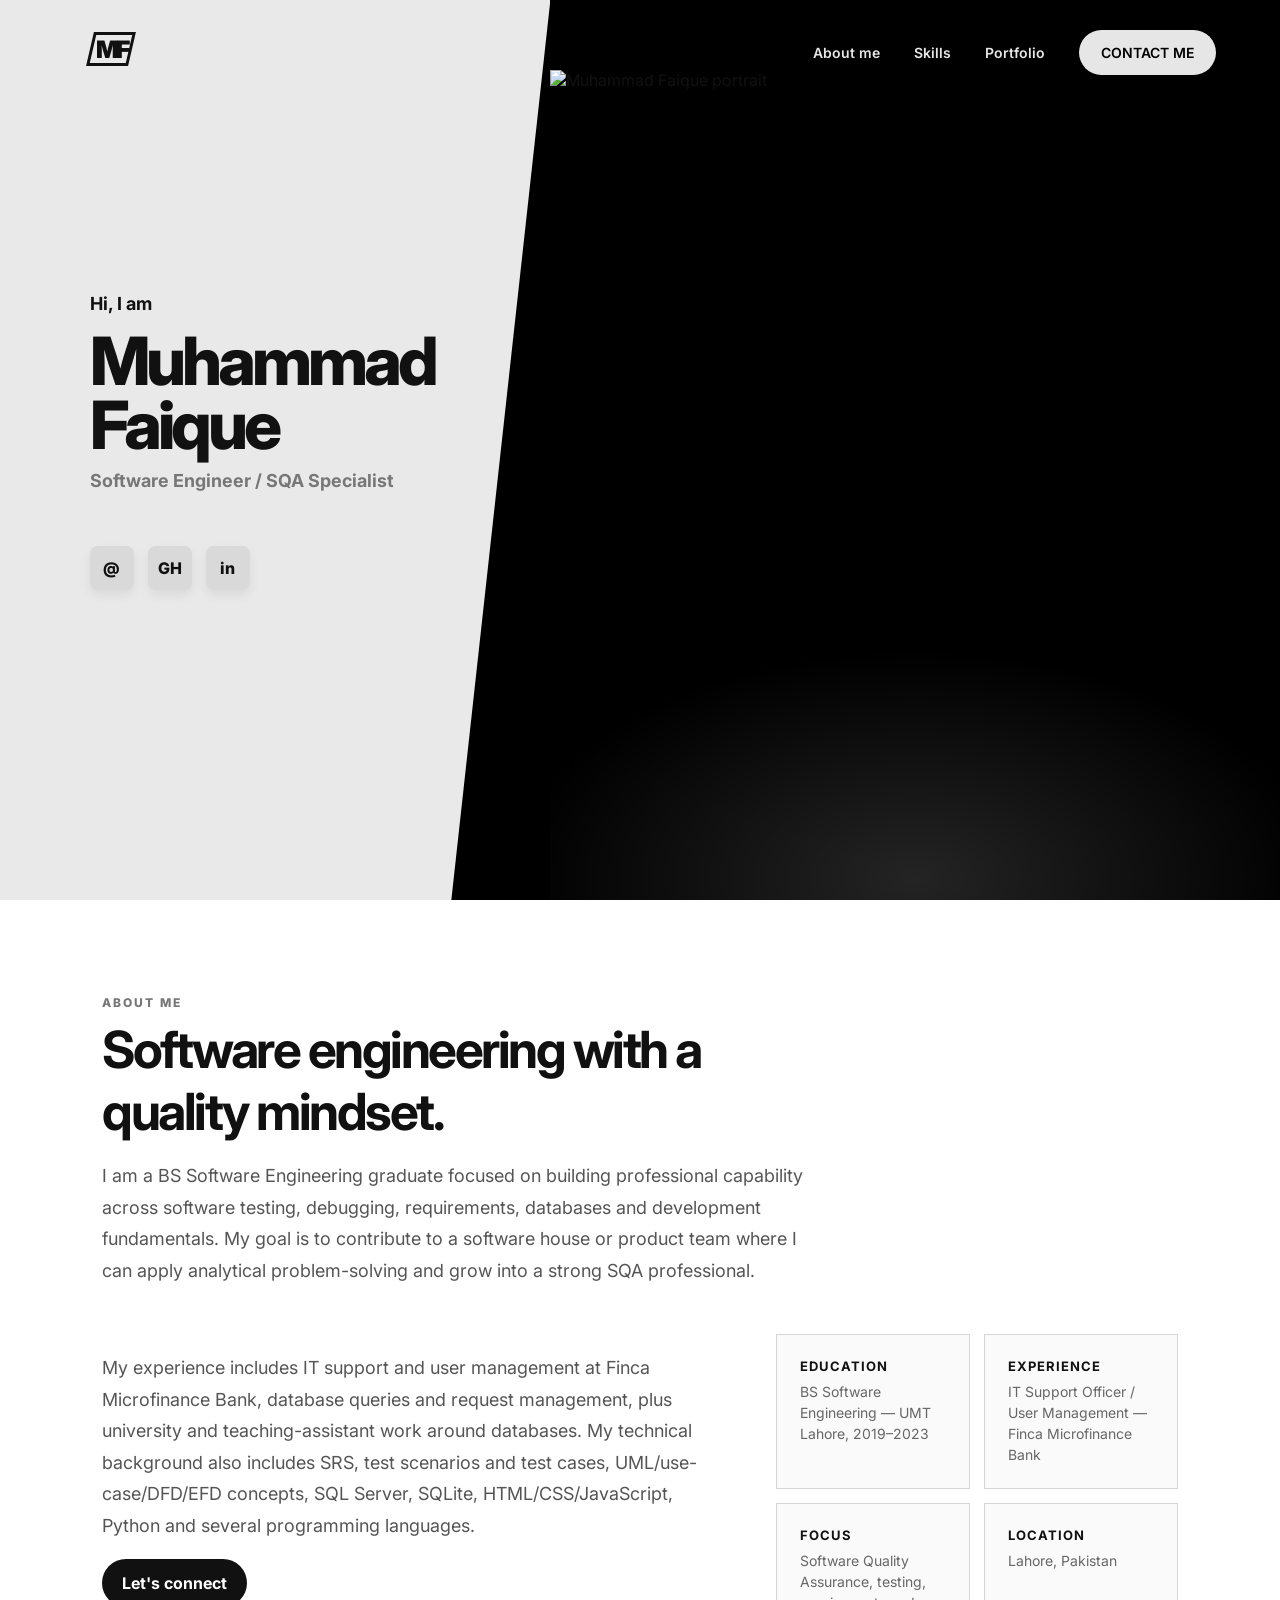
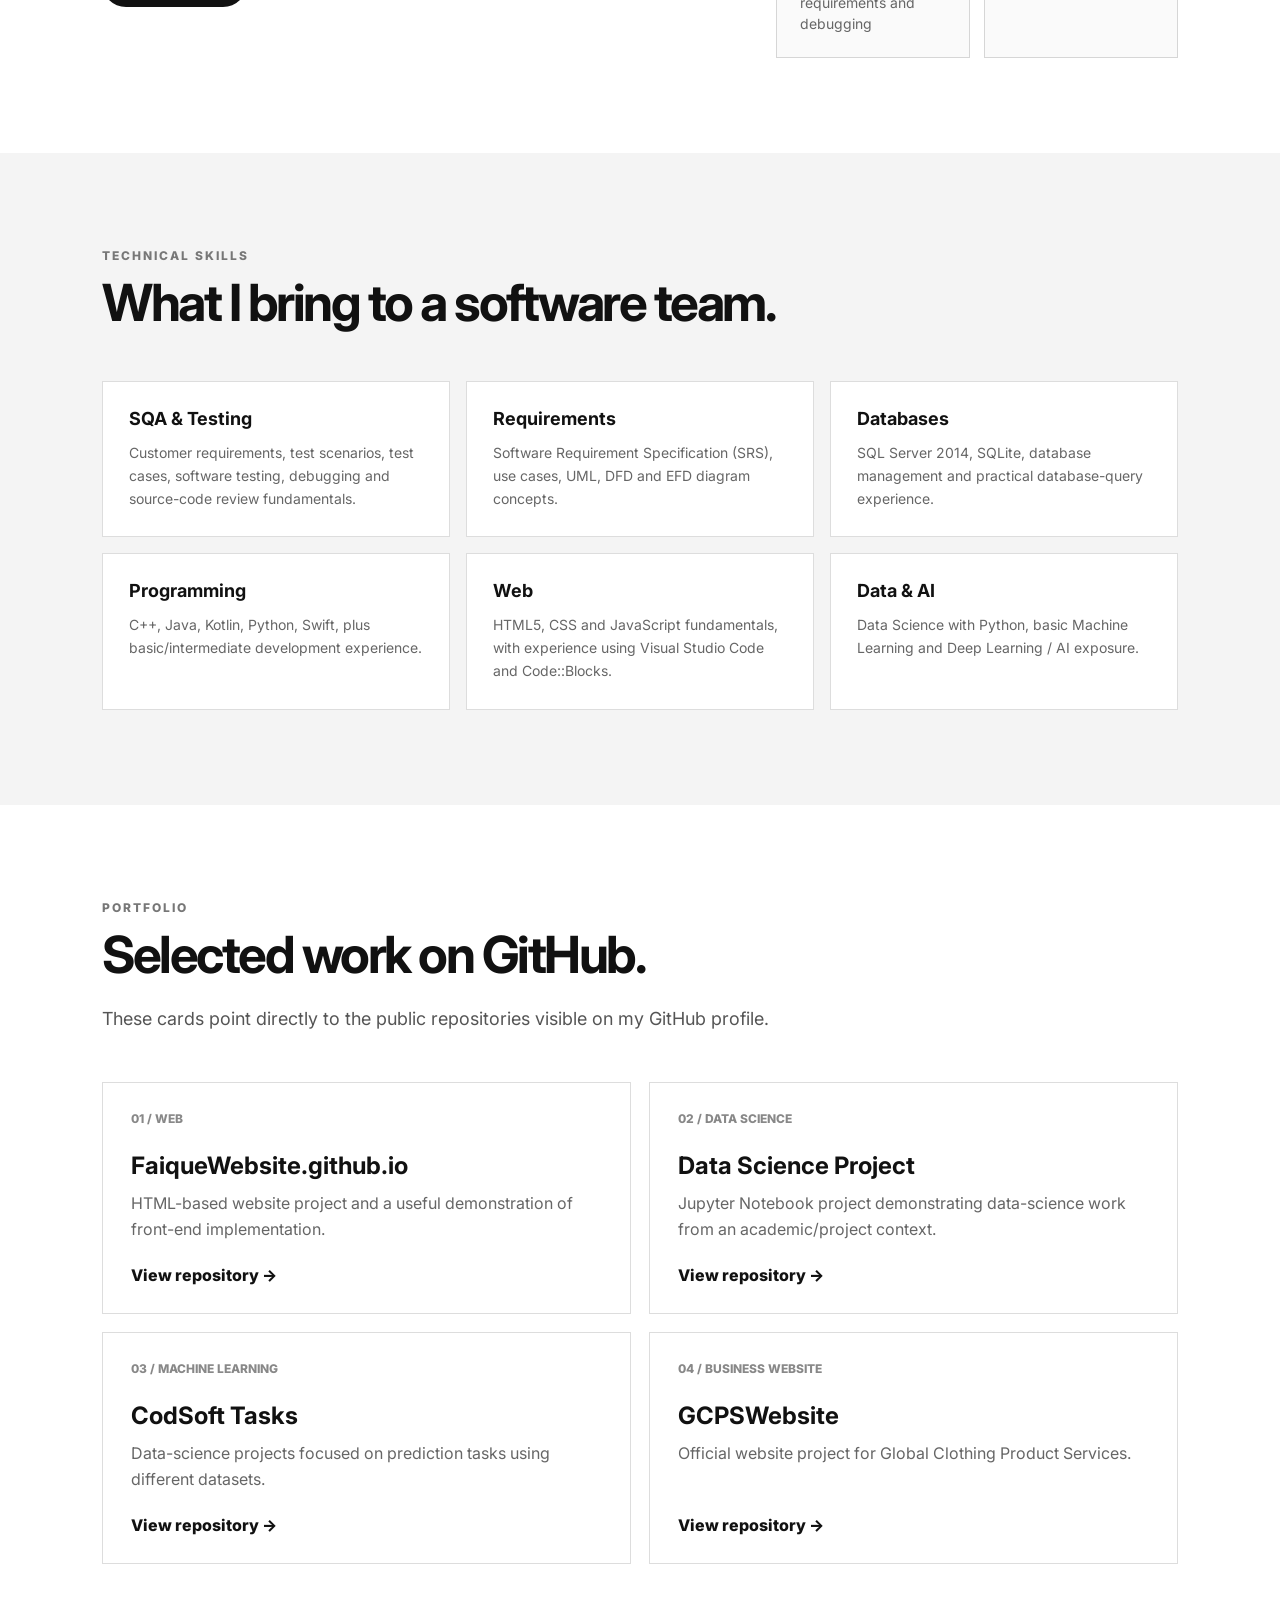
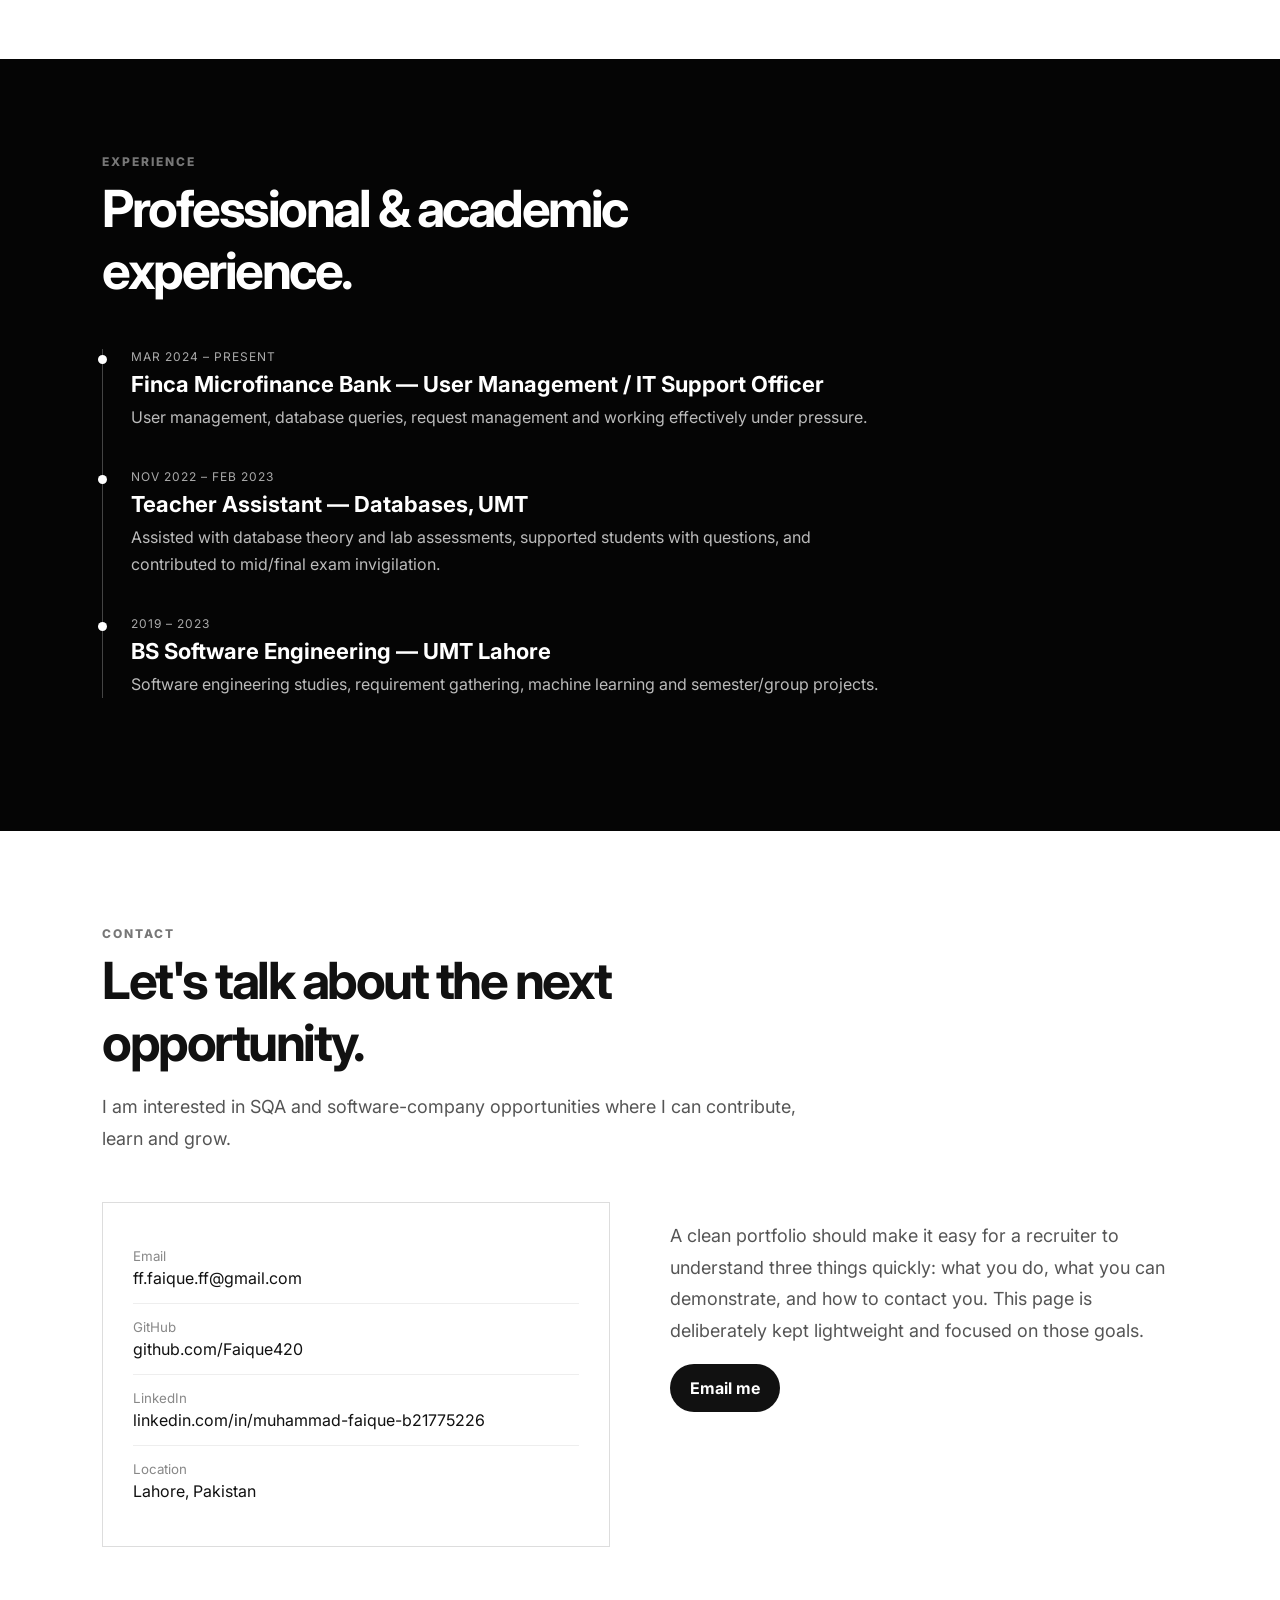
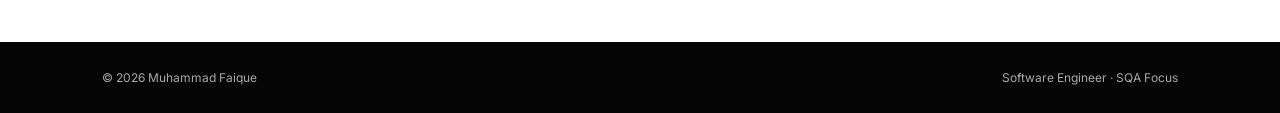
==== index.html @ 840e2be6 "Add files via upload" ====
<!doctype html>
<html lang="en">
<head>
  <meta charset="utf-8">
  <meta name="viewport" content="width=device-width, initial-scale=1">
  <meta name="description" content="Muhammad Faique — Software Engineer and SQA-focused professional portfolio.">
  <title>Muhammad Faique | Software Engineer & SQA</title>
  <link rel="preconnect" href="https://fonts.googleapis.com">
  <link rel="preconnect" href="https://fonts.gstatic.com" crossorigin>
  <link href="https://fonts.googleapis.com/css2?family=Inter:wght@400;500;600;700;800&display=swap" rel="stylesheet">
  <style>
    :root{--black:#050505;--ink:#111;--muted:#737373;--paper:#e9e9e9;--white:#fff;--line:#d6d6d6}
    *{box-sizing:border-box}
    html{scroll-behavior:smooth}
    body{margin:0;font-family:Inter,Arial,sans-serif;color:var(--ink);background:#fff}
    a{color:inherit;text-decoration:none}
    .hero{min-height:100vh;display:grid;grid-template-columns:43% 57%;position:relative;overflow:hidden;background:#000}
    .hero-left{background:var(--paper);padding:38px 9vw 55px 7vw;display:flex;flex-direction:column;justify-content:center;position:relative;z-index:2;clip-path:polygon(0 0,100% 0,82% 100%,0 100%)}
    .brand{position:absolute;top:32px;left:7vw;font-weight:900;font-size:24px;letter-spacing:-3px;border:3px solid #111;width:42px;height:34px;display:grid;place-items:center;transform:skew(-13deg)}
    .brand span{transform:skew(13deg)}
    .eyebrow{font-size:18px;font-weight:700;margin-bottom:16px}
    h1{font-size:clamp(42px,5.2vw,78px);line-height:.95;letter-spacing:-4px;margin:0 0 13px;font-weight:800}
    .role{font-size:clamp(16px,1.4vw,22px);font-weight:700;color:#777;max-width:470px}
    .hero-actions{display:flex;gap:14px;margin-top:55px}
    .icon{width:44px;height:44px;border-radius:8px;background:#d9d9d9;display:grid;place-items:center;font-weight:800;box-shadow:0 5px 12px #0001;transition:.2s}
    .icon:hover{transform:translateY(-3px);background:#fff}
    .hero-right{position:relative;background:#000;min-height:100vh;overflow:hidden}
    .hero-nav{position:absolute;z-index:4;right:5vw;top:30px;display:flex;align-items:center;gap:34px;color:#fff;font-size:14px;font-weight:600}
    .hero-nav a{opacity:.9}.hero-nav a:hover{opacity:1}
    .contact-pill{background:#fff;color:#000;border-radius:999px;padding:14px 22px}
    .portrait{position:absolute;inset:70px 0 0 0;width:100%;height:calc(100% - 70px);object-fit:cover;object-position:48% top;filter:saturate(.96)}
    .hero-glow{position:absolute;inset:auto -10% -25% -10%;height:55%;background:radial-gradient(ellipse,rgba(255,255,255,.14),transparent 65%);pointer-events:none}
    section{padding:95px 8vw}
    .section-head{max-width:720px;margin-bottom:48px}
    .kicker{text-transform:uppercase;letter-spacing:2px;font-size:12px;font-weight:800;color:#777}
    h2{font-size:clamp(34px,4vw,58px);letter-spacing:-2.5px;margin:8px 0 14px}
    .lead{font-size:18px;line-height:1.75;color:#555}
    .about{display:grid;grid-template-columns:1.2fr .8fr;gap:70px}
    .facts{display:grid;grid-template-columns:1fr 1fr;gap:14px}
    .fact{border:1px solid var(--line);padding:23px;background:#fafafa}
    .fact strong{display:block;font-size:13px;text-transform:uppercase;letter-spacing:1px;margin-bottom:7px}
    .fact span{color:#666;font-size:14px;line-height:1.5}
    .skills{background:#f4f4f4}
    .skill-grid{display:grid;grid-template-columns:repeat(3,1fr);gap:16px}
    .skill-card{background:#fff;padding:26px;border:1px solid #ddd;min-height:155px;transition:.2s}
    .skill-card:hover{transform:translateY(-4px);box-shadow:0 15px 35px #0000000d}
    .skill-card h3{margin:0 0 12px;font-size:18px}
    .skill-card p{margin:0;color:#666;line-height:1.65;font-size:14px}
    .portfolio{background:#fff}
    .projects{display:grid;grid-template-columns:repeat(2,1fr);gap:18px}
    .project{border:1px solid #ddd;padding:28px;display:flex;flex-direction:column;min-height:220px;transition:.2s}
    .project:hover{transform:translateY(-4px);box-shadow:0 18px 40px #0000000c}
    .project .num{font-size:12px;color:#888;font-weight:800}
    .project h3{font-size:24px;margin:25px 0 10px}
    .project p{color:#666;line-height:1.65;margin:0 0 22px}
    .project a{font-weight:800;margin-top:auto}
    .experience{background:#050505;color:#fff}
    .timeline{border-left:1px solid #444;padding-left:28px}
    .item{position:relative;margin-bottom:38px}
    .item:before{content:"";position:absolute;width:9px;height:9px;border-radius:50%;background:#fff;left:-33px;top:6px}
    .item .date{font-size:12px;color:#aaa;letter-spacing:1px;text-transform:uppercase}
    .item h3{margin:7px 0;font-size:22px}
    .item p{margin:0;color:#bbb;line-height:1.7;max-width:750px}
    .contact{display:grid;grid-template-columns:1fr 1fr;gap:60px;align-items:start}
    .contact-box{border:1px solid #ddd;padding:30px}
    .contact-row{padding:15px 0;border-bottom:1px solid #eee}
    .contact-row:last-child{border-bottom:0}
    .contact-row small{display:block;color:#888;margin-bottom:4px}
    footer{padding:28px 8vw;background:#050505;color:#aaa;display:flex;justify-content:space-between;font-size:12px}
    .btn{display:inline-flex;align-items:center;justify-content:center;background:#111;color:#fff;padding:14px 20px;border-radius:999px;font-weight:700}
    .btn:hover{background:#333}
    @media(max-width:850px){
      .hero{grid-template-columns:1fr;min-height:auto}
      .hero-left{min-height:65vh;clip-path:none;padding:130px 9vw 70px}
      .brand{left:9vw}
      .hero-right{min-height:65vh}
      .hero-nav{right:6vw;gap:15px;font-size:12px}
      .hero-nav a:not(.contact-pill){display:none}
      .portrait{inset:55px 0 0;height:calc(100% - 55px);object-position:50% top}
      .about,.contact{grid-template-columns:1fr}
      .skill-grid{grid-template-columns:1fr 1fr}
      .projects{grid-template-columns:1fr}
    }
    @media(max-width:520px){
      section{padding:70px 7vw}
      .skill-grid,.facts{grid-template-columns:1fr}
      h1{letter-spacing:-2.5px}
      .hero-actions{margin-top:38px}
      footer{flex-direction:column;gap:8px}
    }
  </style>
</head>
<body>
  <header class="hero" id="home">
    <div class="hero-left">
      <div class="brand"><span>MF</span></div>
      <div class="eyebrow">Hi, I am</div>
      <h1>Muhammad<br>Faique</h1>
      <div class="role">Software Engineer / SQA Specialist</div>
      <div class="hero-actions" aria-label="Social links">
        <a class="icon" href="mailto:ff.faique.ff@gmail.com" aria-label="Email">@</a>
        <a class="icon" href="https://github.com/Faique420" target="_blank" rel="noreferrer" aria-label="GitHub">GH</a>
        <a class="icon" href="https://linkedin.com/in/muhammad-faique-b21775226" target="_blank" rel="noreferrer" aria-label="LinkedIn">in</a>
      </div>
    </div>
    <div class="hero-right">
      <nav class="hero-nav" aria-label="Main navigation">
        <a href="#about">About me</a>
        <a href="#skills">Skills</a>
        <a href="#portfolio">Portfolio</a>
        <a class="contact-pill" href="#contact">CONTACT ME</a>
      </nav>
      <img class="portrait" src="assets/faique-hero.png" alt="Muhammad Faique portrait">
      <div class="hero-glow"></div>
    </div>
  </header>

  <main>
    <section id="about">
      <div class="section-head">
        <div class="kicker">About me</div>
        <h2>Software engineering with a quality mindset.</h2>
        <p class="lead">I am a BS Software Engineering graduate focused on building professional capability across software testing, debugging, requirements, databases and development fundamentals. My goal is to contribute to a software house or product team where I can apply analytical problem-solving and grow into a strong SQA professional.</p>
      </div>
      <div class="about">
        <div>
          <p class="lead">My experience includes IT support and user management at Finca Microfinance Bank, database queries and request management, plus university and teaching-assistant work around databases. My technical background also includes SRS, test scenarios and test cases, UML/use-case/DFD/EFD concepts, SQL Server, SQLite, HTML/CSS/JavaScript, Python and several programming languages.</p>
          <a class="btn" href="#contact">Let's connect</a>
        </div>
        <div class="facts">
          <div class="fact"><strong>Education</strong><span>BS Software Engineering — UMT Lahore, 2019–2023</span></div>
          <div class="fact"><strong>Experience</strong><span>IT Support Officer / User Management — Finca Microfinance Bank</span></div>
          <div class="fact"><strong>Focus</strong><span>Software Quality Assurance, testing, requirements and debugging</span></div>
          <div class="fact"><strong>Location</strong><span>Lahore, Pakistan</span></div>
        </div>
      </div>
    </section>

    <section class="skills" id="skills">
      <div class="section-head">
        <div class="kicker">Technical skills</div>
        <h2>What I bring to a software team.</h2>
      </div>
      <div class="skill-grid">
        <article class="skill-card"><h3>SQA & Testing</h3><p>Customer requirements, test scenarios, test cases, software testing, debugging and source-code review fundamentals.</p></article>
        <article class="skill-card"><h3>Requirements</h3><p>Software Requirement Specification (SRS), use cases, UML, DFD and EFD diagram concepts.</p></article>
        <article class="skill-card"><h3>Databases</h3><p>SQL Server 2014, SQLite, database management and practical database-query experience.</p></article>
        <article class="skill-card"><h3>Programming</h3><p>C++, Java, Kotlin, Python, Swift, plus basic/intermediate development experience.</p></article>
        <article class="skill-card"><h3>Web</h3><p>HTML5, CSS and JavaScript fundamentals, with experience using Visual Studio Code and Code::Blocks.</p></article>
        <article class="skill-card"><h3>Data & AI</h3><p>Data Science with Python, basic Machine Learning and Deep Learning / AI exposure.</p></article>
      </div>
    </section>

    <section class="portfolio" id="portfolio">
      <div class="section-head">
        <div class="kicker">Portfolio</div>
        <h2>Selected work on GitHub.</h2>
        <p class="lead">These cards point directly to the public repositories visible on my GitHub profile.</p>
      </div>
      <div class="projects">
        <article class="project"><div class="num">01 / WEB</div><h3>FaiqueWebsite.github.io</h3><p>HTML-based website project and a useful demonstration of front-end implementation.</p><a href="https://github.com/Faique420/FaiqueWebsite.github.io" target="_blank" rel="noreferrer">View repository →</a></article>
        <article class="project"><div class="num">02 / DATA SCIENCE</div><h3>Data Science Project</h3><p>Jupyter Notebook project demonstrating data-science work from an academic/project context.</p><a href="https://github.com/Faique420/DataScience-Project-Faique-F2019065048-W1" target="_blank" rel="noreferrer">View repository →</a></article>
        <article class="project"><div class="num">03 / MACHINE LEARNING</div><h3>CodSoft Tasks</h3><p>Data-science projects focused on prediction tasks using different datasets.</p><a href="https://github.com/Faique420/CodSoft-Tasks" target="_blank" rel="noreferrer">View repository →</a></article>
        <article class="project"><div class="num">04 / BUSINESS WEBSITE</div><h3>GCPSWebsite</h3><p>Official website project for Global Clothing Product Services.</p><a href="https://github.com/Faique420/GCPSWebsite" target="_blank" rel="noreferrer">View repository →</a></article>
      </div>
    </section>

    <section class="experience" id="experience">
      <div class="section-head">
        <div class="kicker">Experience</div>
        <h2>Professional & academic experience.</h2>
      </div>
      <div class="timeline">
        <div class="item"><div class="date">Mar 2024 – Present</div><h3>Finca Microfinance Bank — User Management / IT Support Officer</h3><p>User management, database queries, request management and working effectively under pressure.</p></div>
        <div class="item"><div class="date">Nov 2022 – Feb 2023</div><h3>Teacher Assistant — Databases, UMT</h3><p>Assisted with database theory and lab assessments, supported students with questions, and contributed to mid/final exam invigilation.</p></div>
        <div class="item"><div class="date">2019 – 2023</div><h3>BS Software Engineering — UMT Lahore</h3><p>Software engineering studies, requirement gathering, machine learning and semester/group projects.</p></div>
      </div>
    </section>

    <section id="contact">
      <div class="section-head">
        <div class="kicker">Contact</div>
        <h2>Let's talk about the next opportunity.</h2>
        <p class="lead">I am interested in SQA and software-company opportunities where I can contribute, learn and grow.</p>
      </div>
      <div class="contact">
        <div class="contact-box">
          <div class="contact-row"><small>Email</small><a href="mailto:ff.faique.ff@gmail.com">ff.faique.ff@gmail.com</a></div>
          <div class="contact-row"><small>GitHub</small><a href="https://github.com/Faique420" target="_blank" rel="noreferrer">github.com/Faique420</a></div>
          <div class="contact-row"><small>LinkedIn</small><a href="https://linkedin.com/in/muhammad-faique-b21775226" target="_blank" rel="noreferrer">linkedin.com/in/muhammad-faique-b21775226</a></div>
          <div class="contact-row"><small>Location</small><span>Lahore, Pakistan</span></div>
        </div>
        <div>
          <p class="lead">A clean portfolio should make it easy for a recruiter to understand three things quickly: what you do, what you can demonstrate, and how to contact you. This page is deliberately kept lightweight and focused on those goals.</p>
          <a class="btn" href="mailto:ff.faique.ff@gmail.com?subject=Portfolio%20Opportunity">Email me</a>
        </div>
      </div>
    </section>
  </main>

  <footer>
    <span>© 2026 Muhammad Faique</span>
    <span>Software Engineer · SQA Focus</span>
  </footer>
</body>
</html>
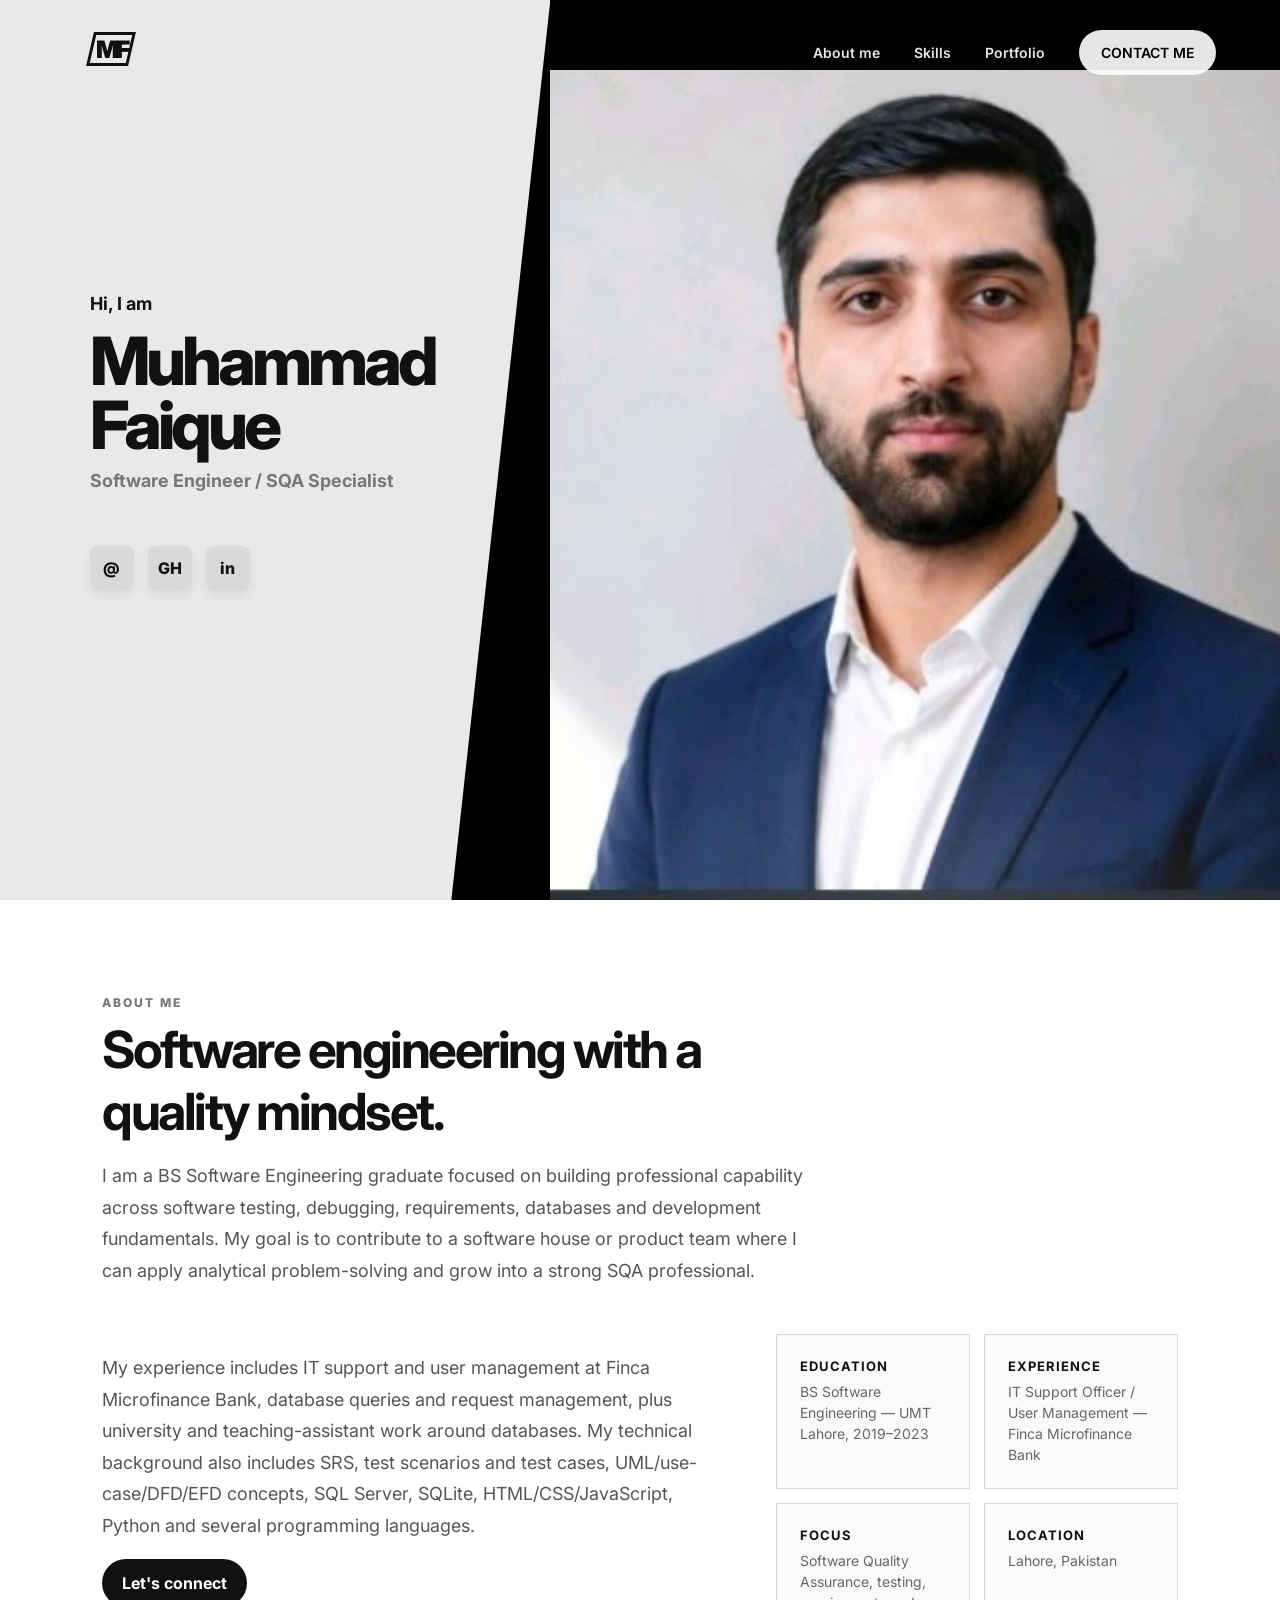
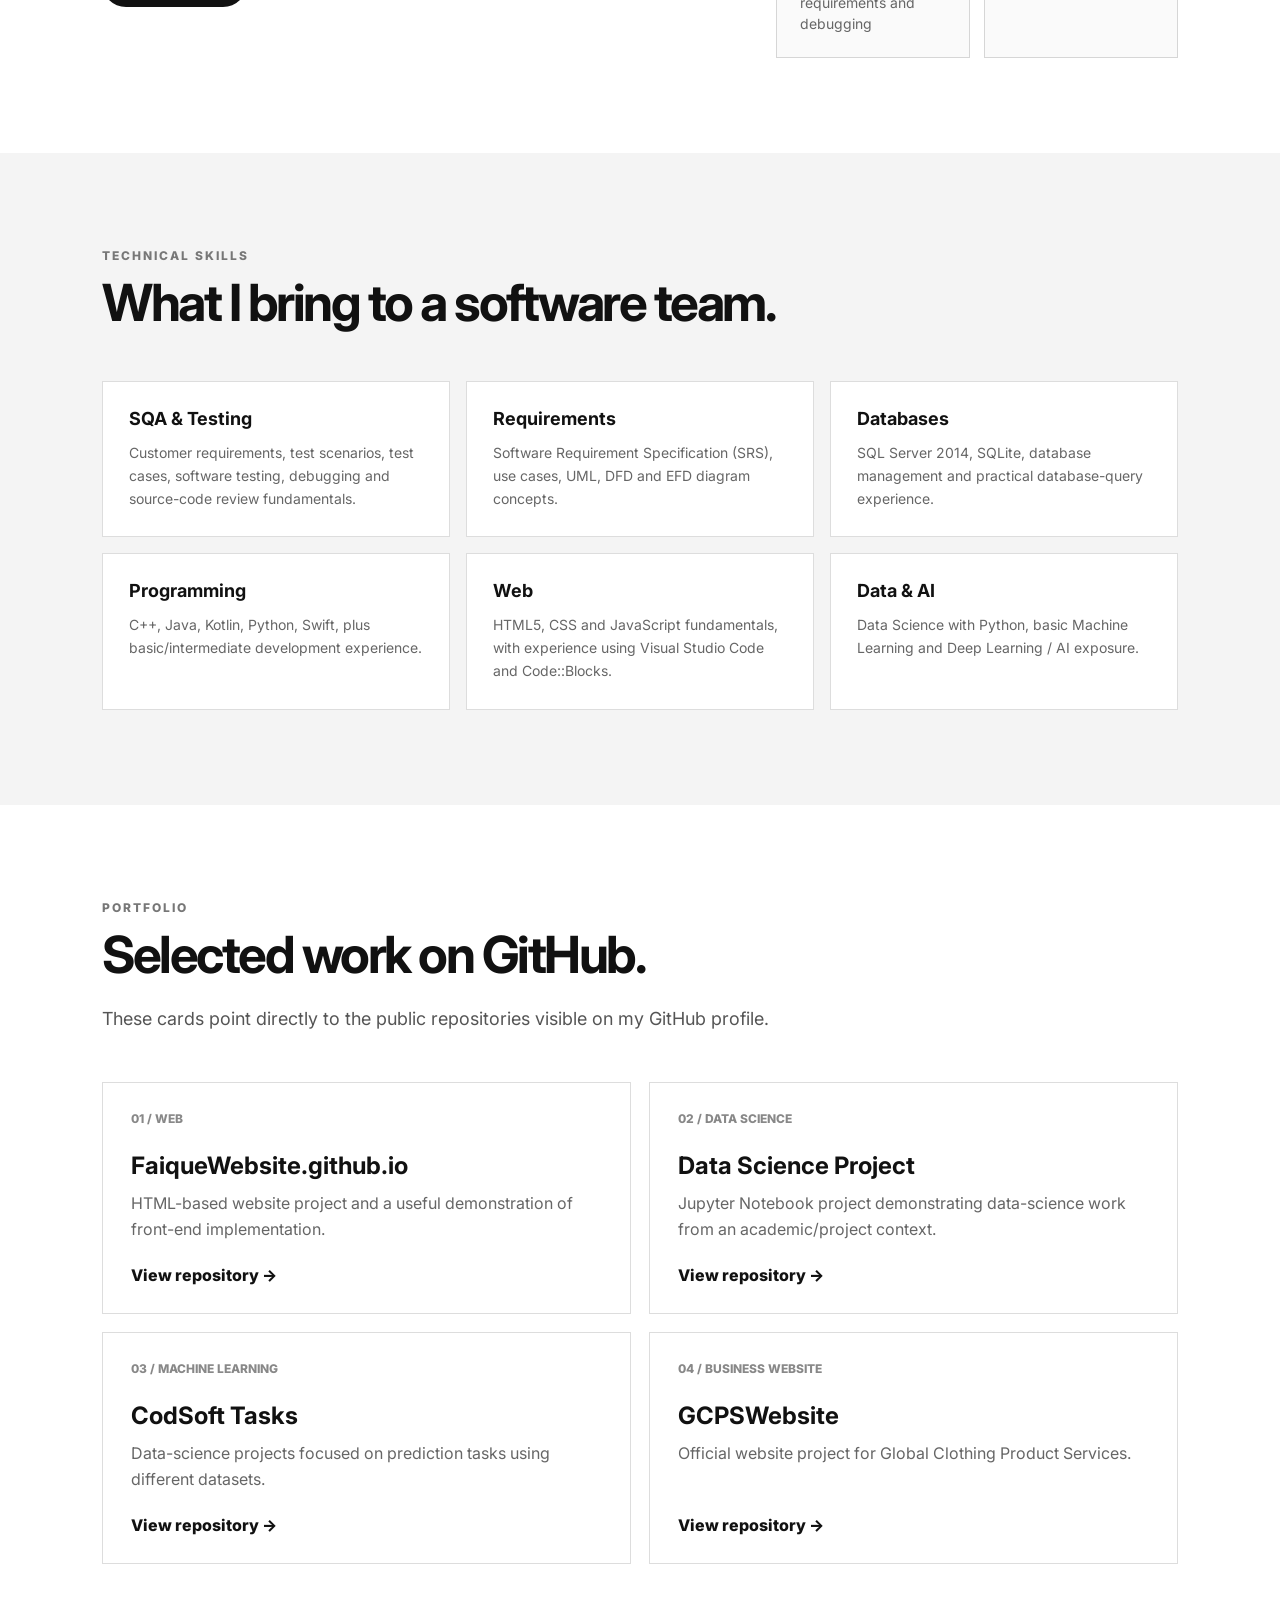
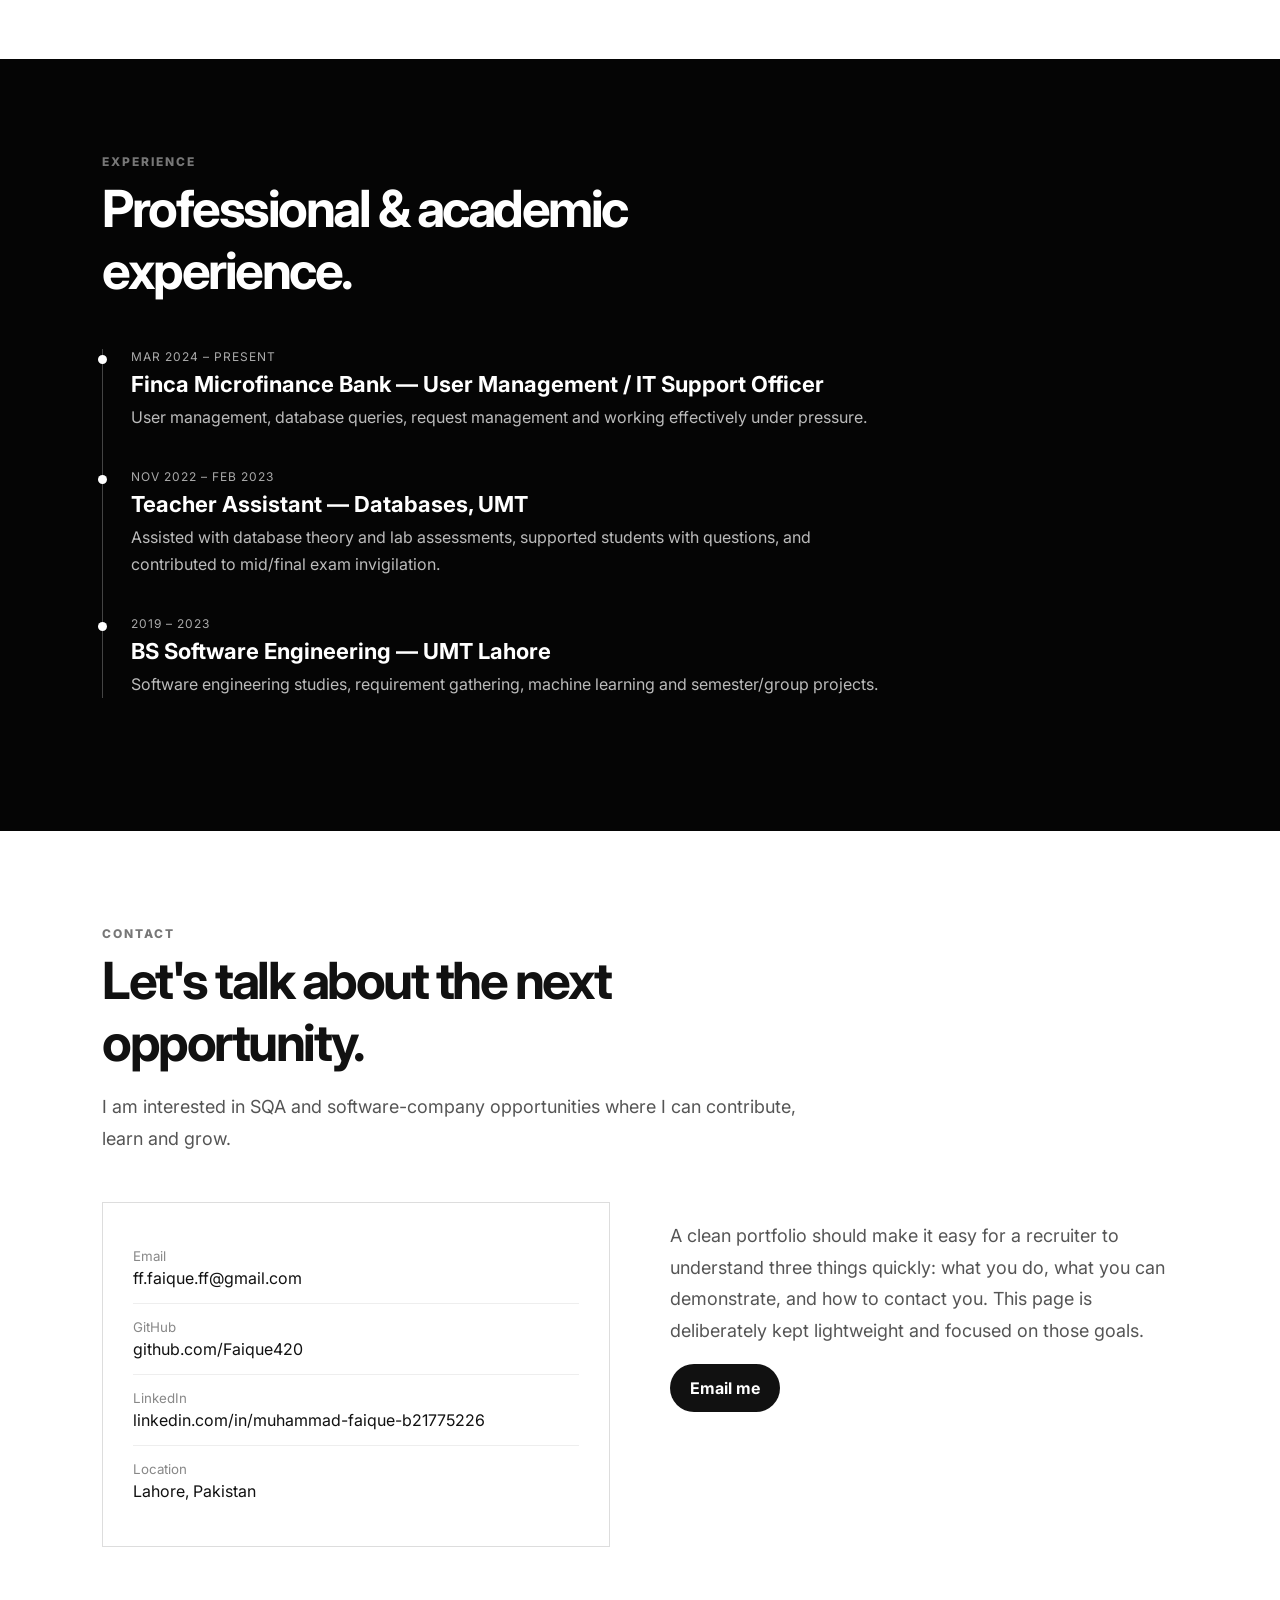
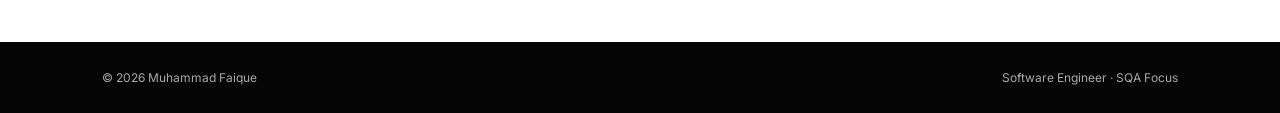
==== commit b480683d: "Update index.html" ====
--- a/index.html
+++ b/index.html
@@ -110,7 +110,7 @@
         <a href="#portfolio">Portfolio</a>
         <a class="contact-pill" href="#contact">CONTACT ME</a>
       </nav>
-      <img class="portrait" src="assets/faique-hero.png" alt="Muhammad Faique portrait">
+      <img class="portrait" src="assets/LinkedInImage.jpg" alt="Muhammad Faique portrait">
       <div class="hero-glow"></div>
     </div>
   </header>
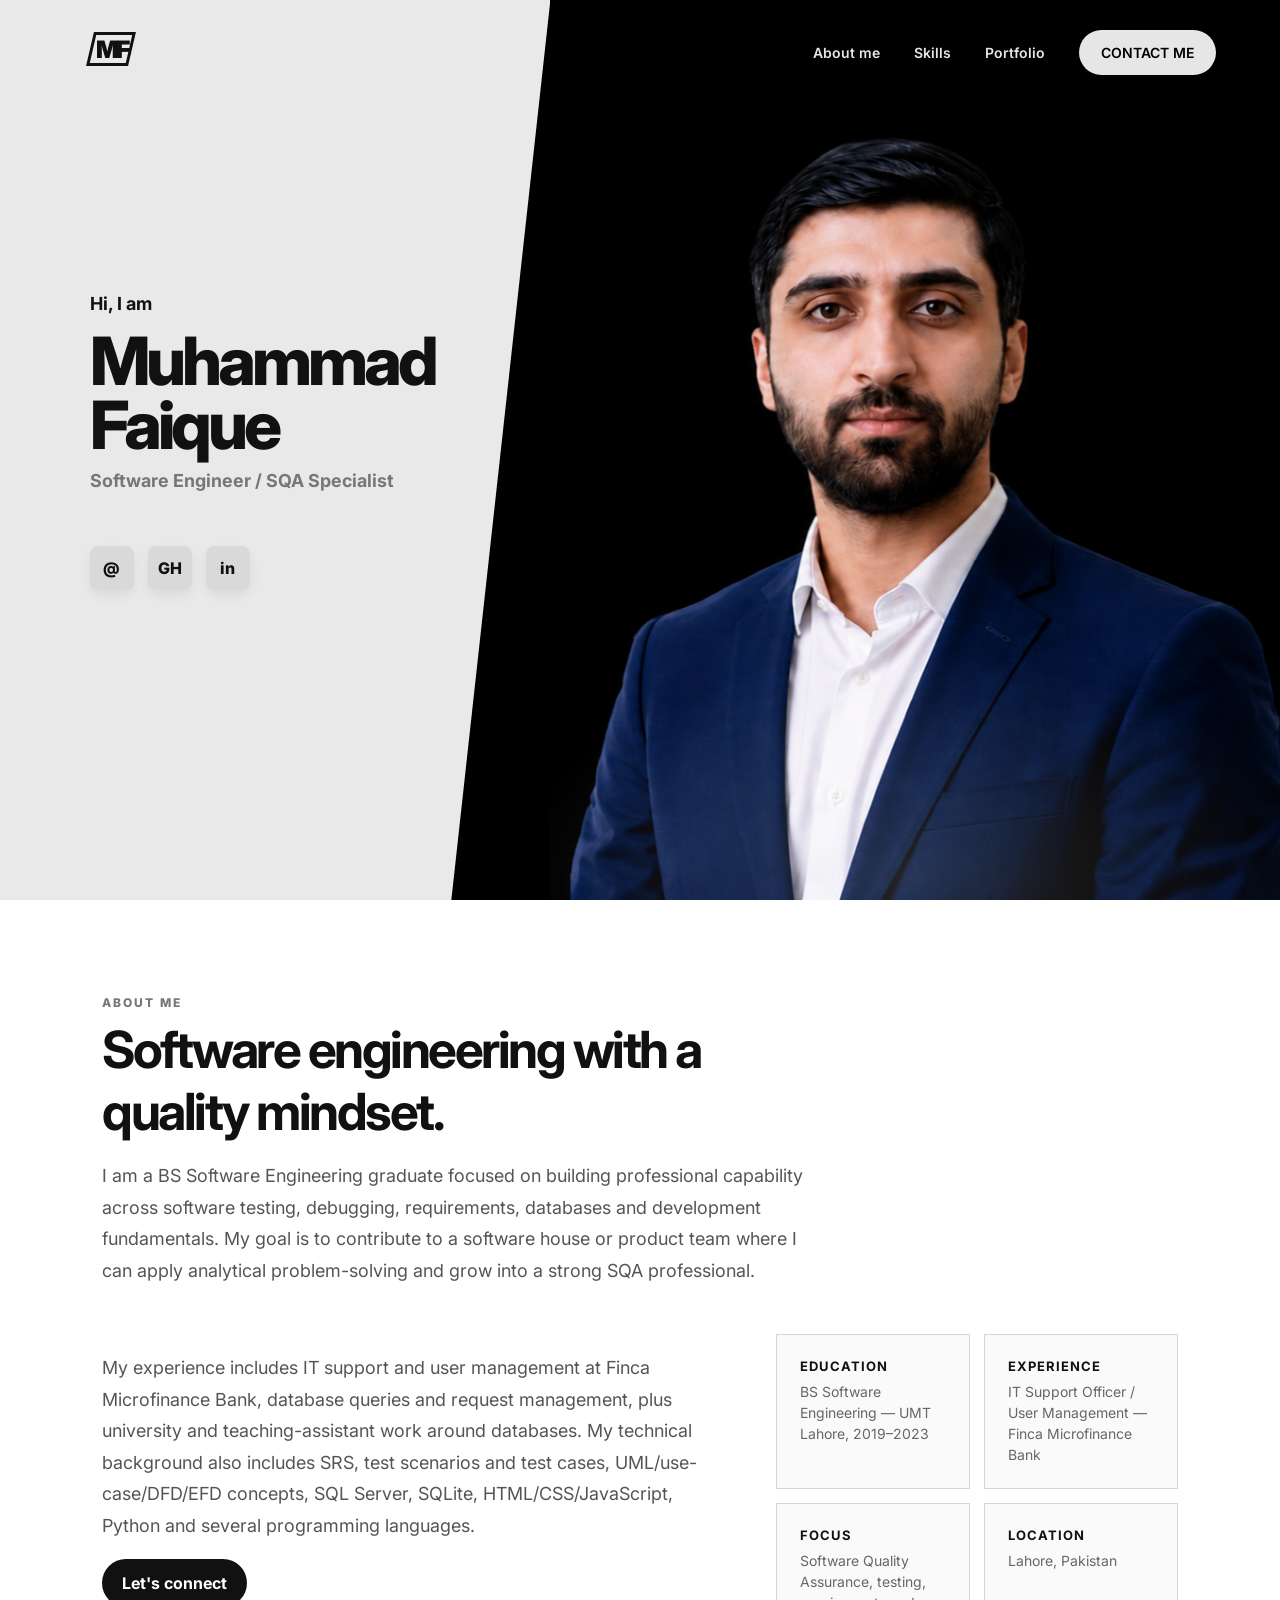
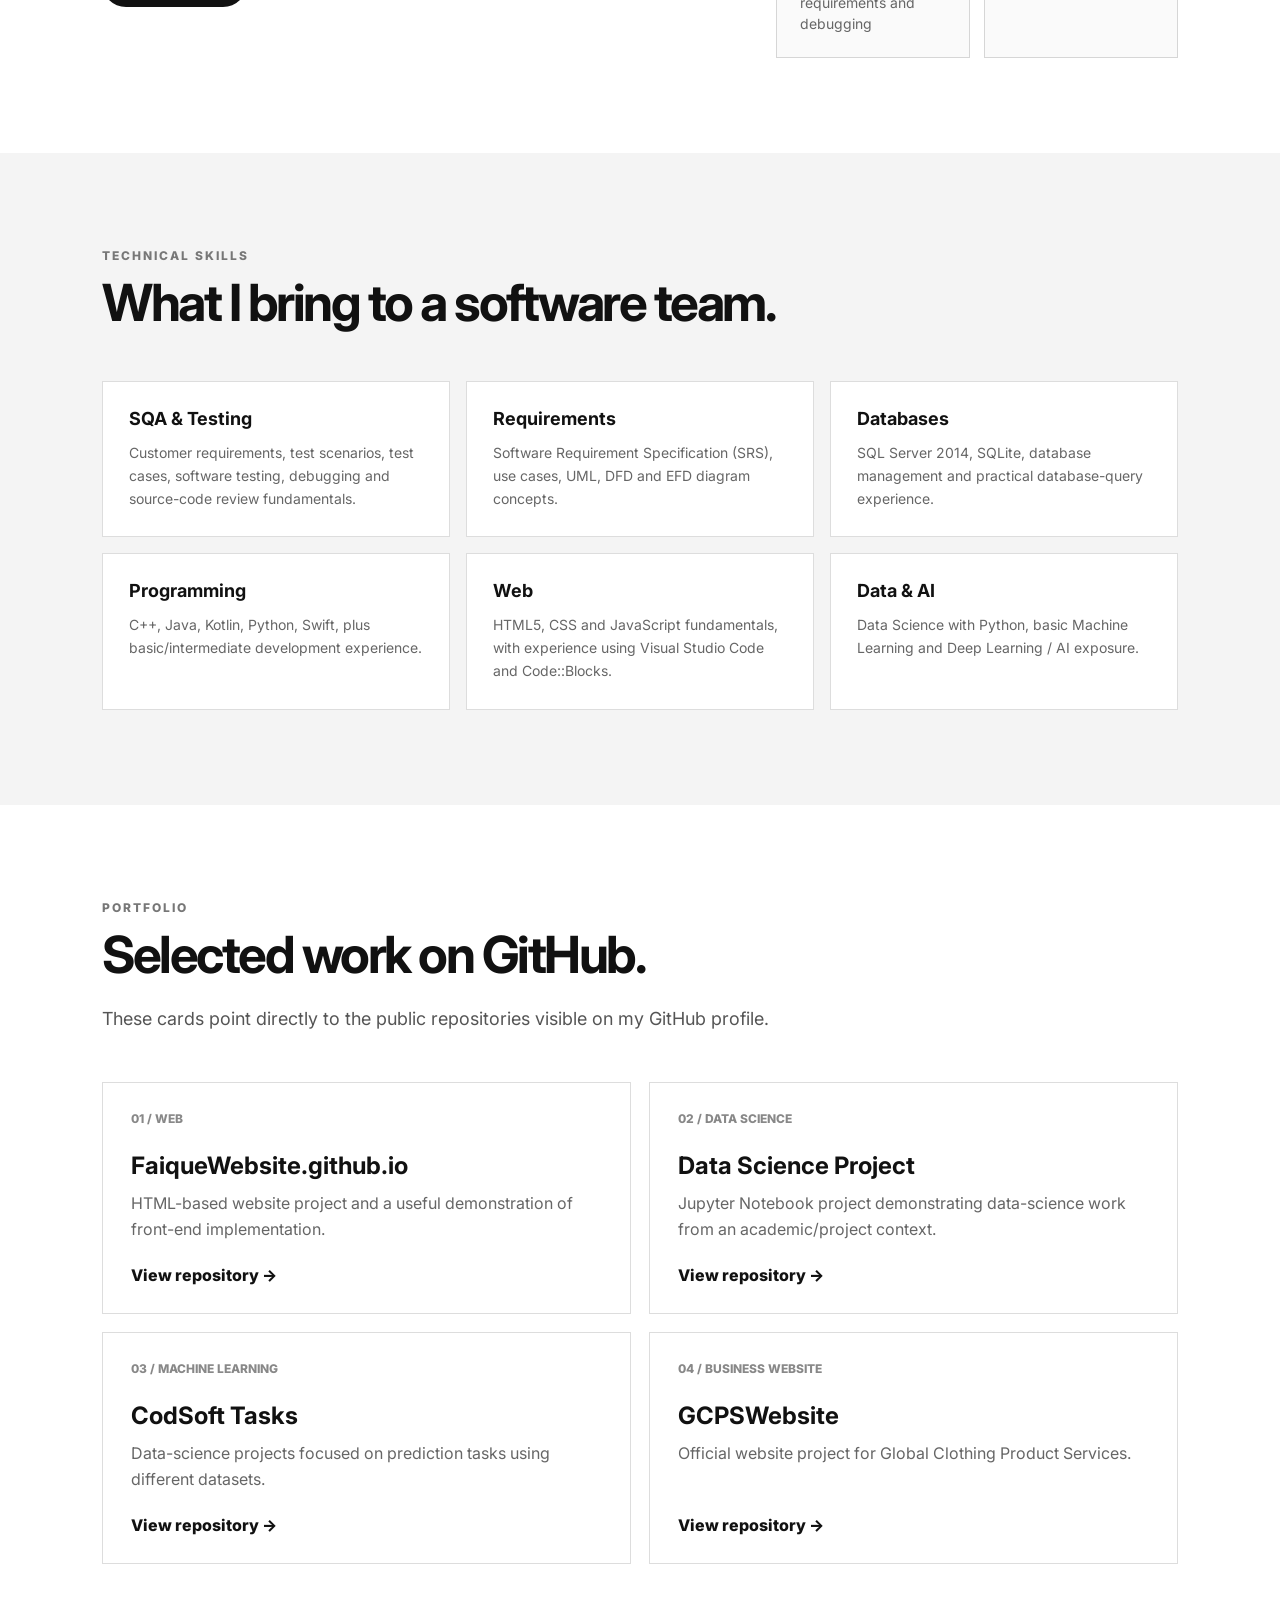
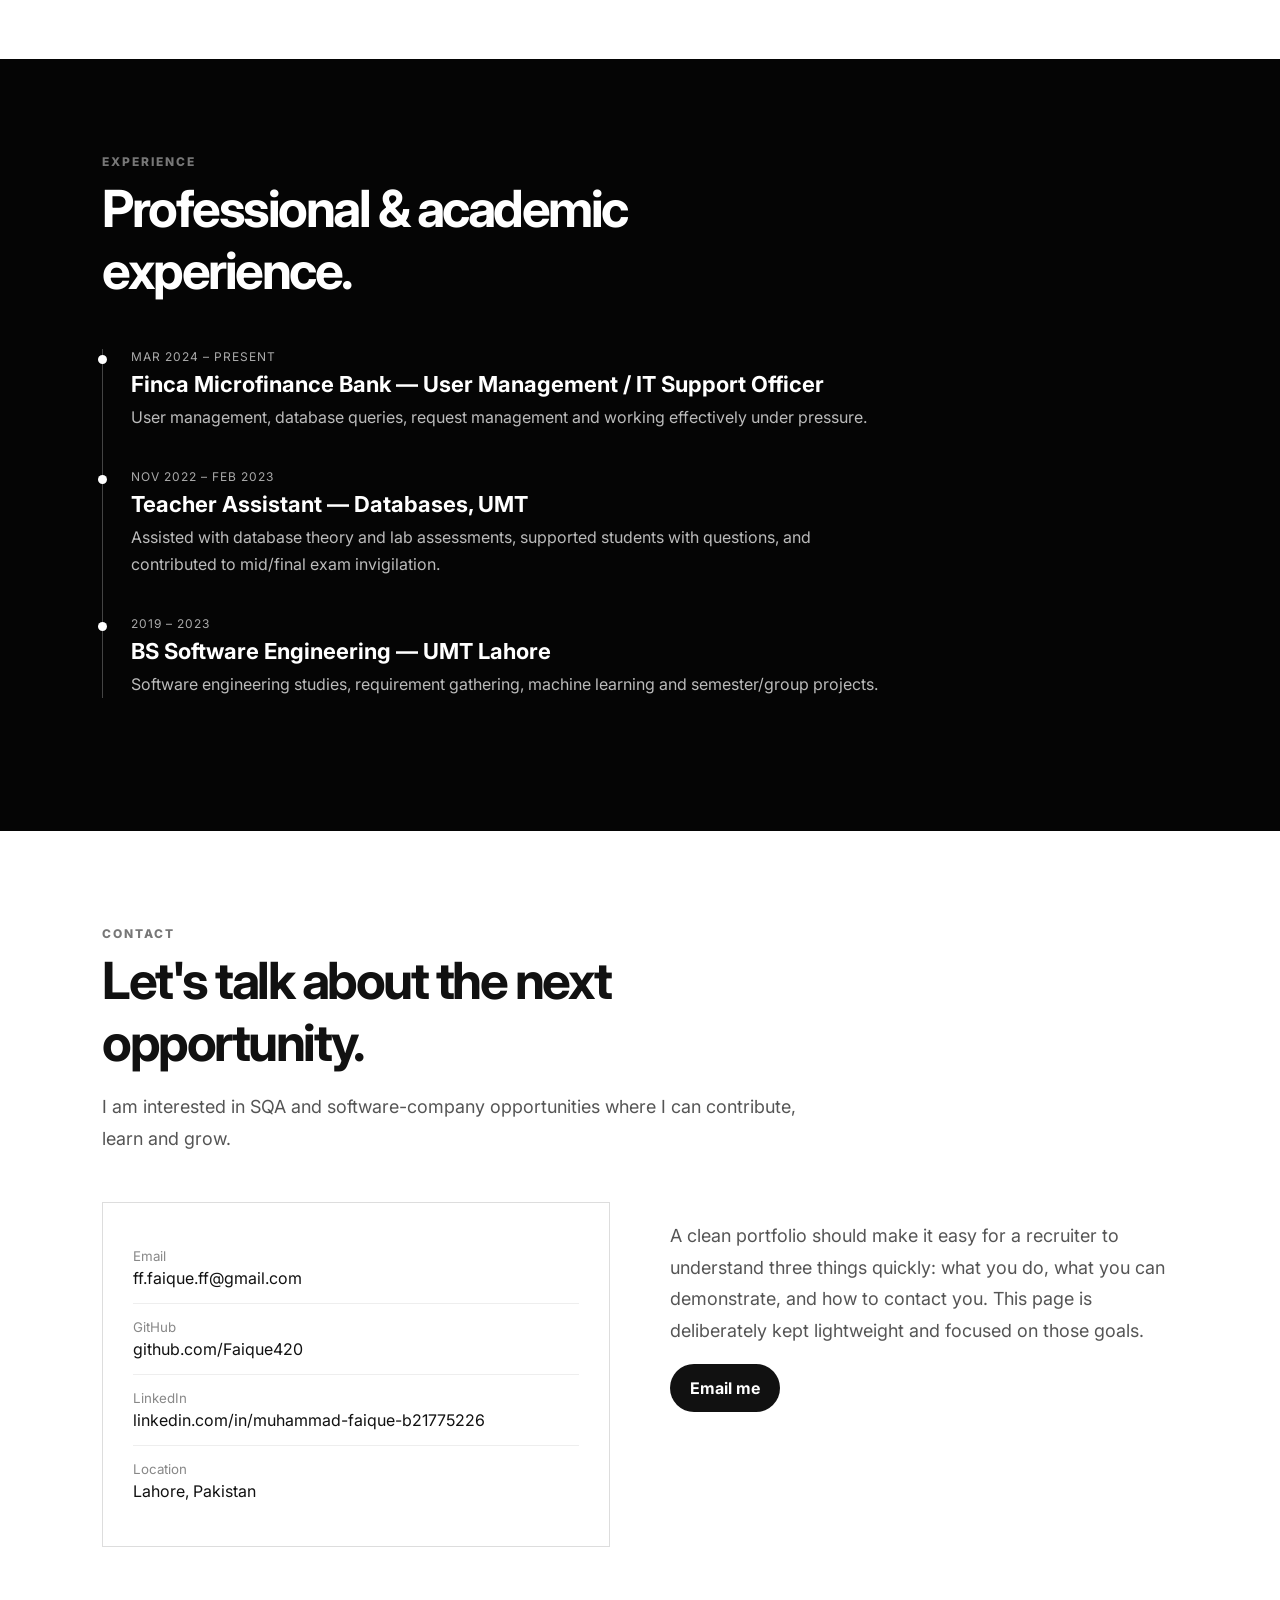
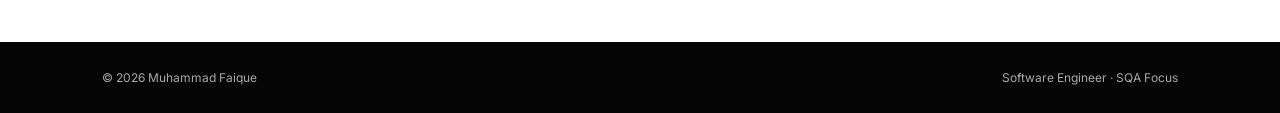
==== commit 7759d58f: "Update index.html" ====
--- a/index.html
+++ b/index.html
@@ -110,7 +110,7 @@
         <a href="#portfolio">Portfolio</a>
         <a class="contact-pill" href="#contact">CONTACT ME</a>
       </nav>
-      <img class="portrait" src="assets/LinkedInImage.jpg" alt="Muhammad Faique portrait">
+      <img class="portrait" src="assets/Faique-HeroOne.png" alt="Muhammad Faique portrait">
       <div class="hero-glow"></div>
     </div>
   </header>
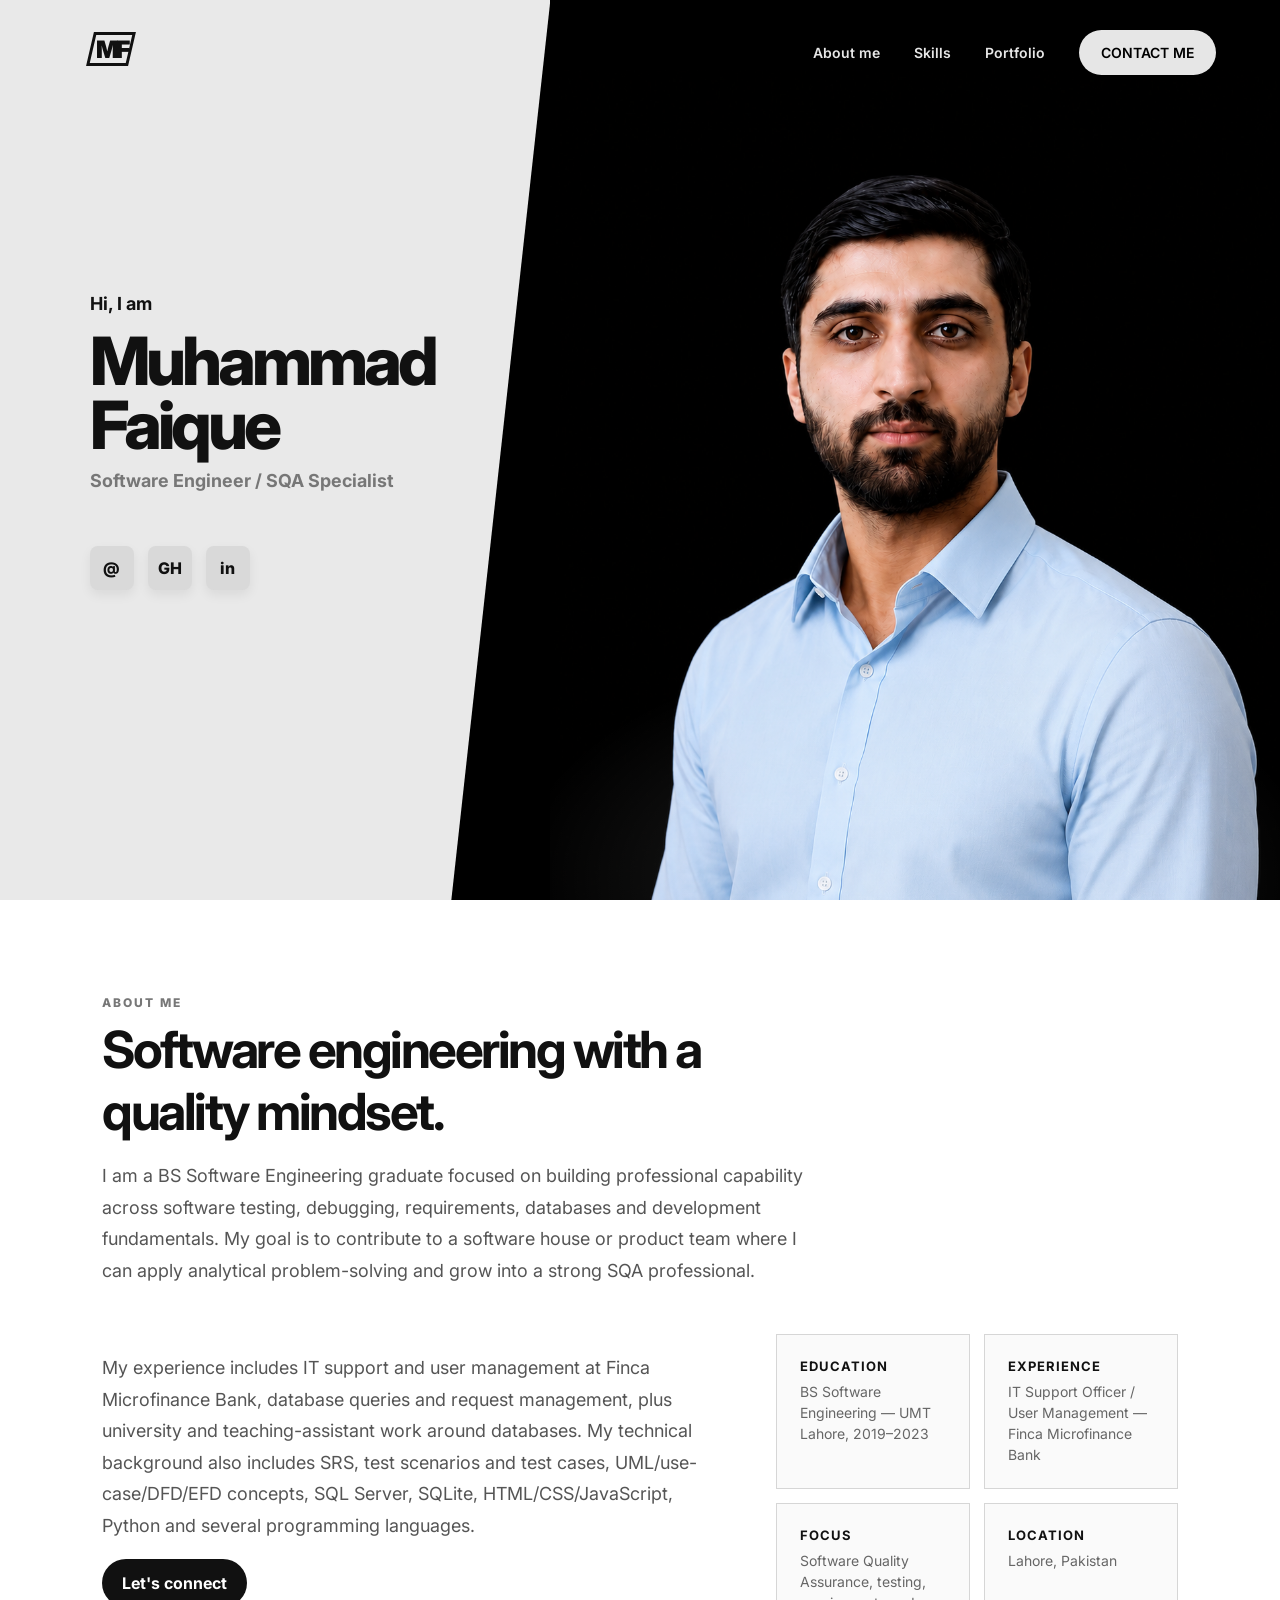
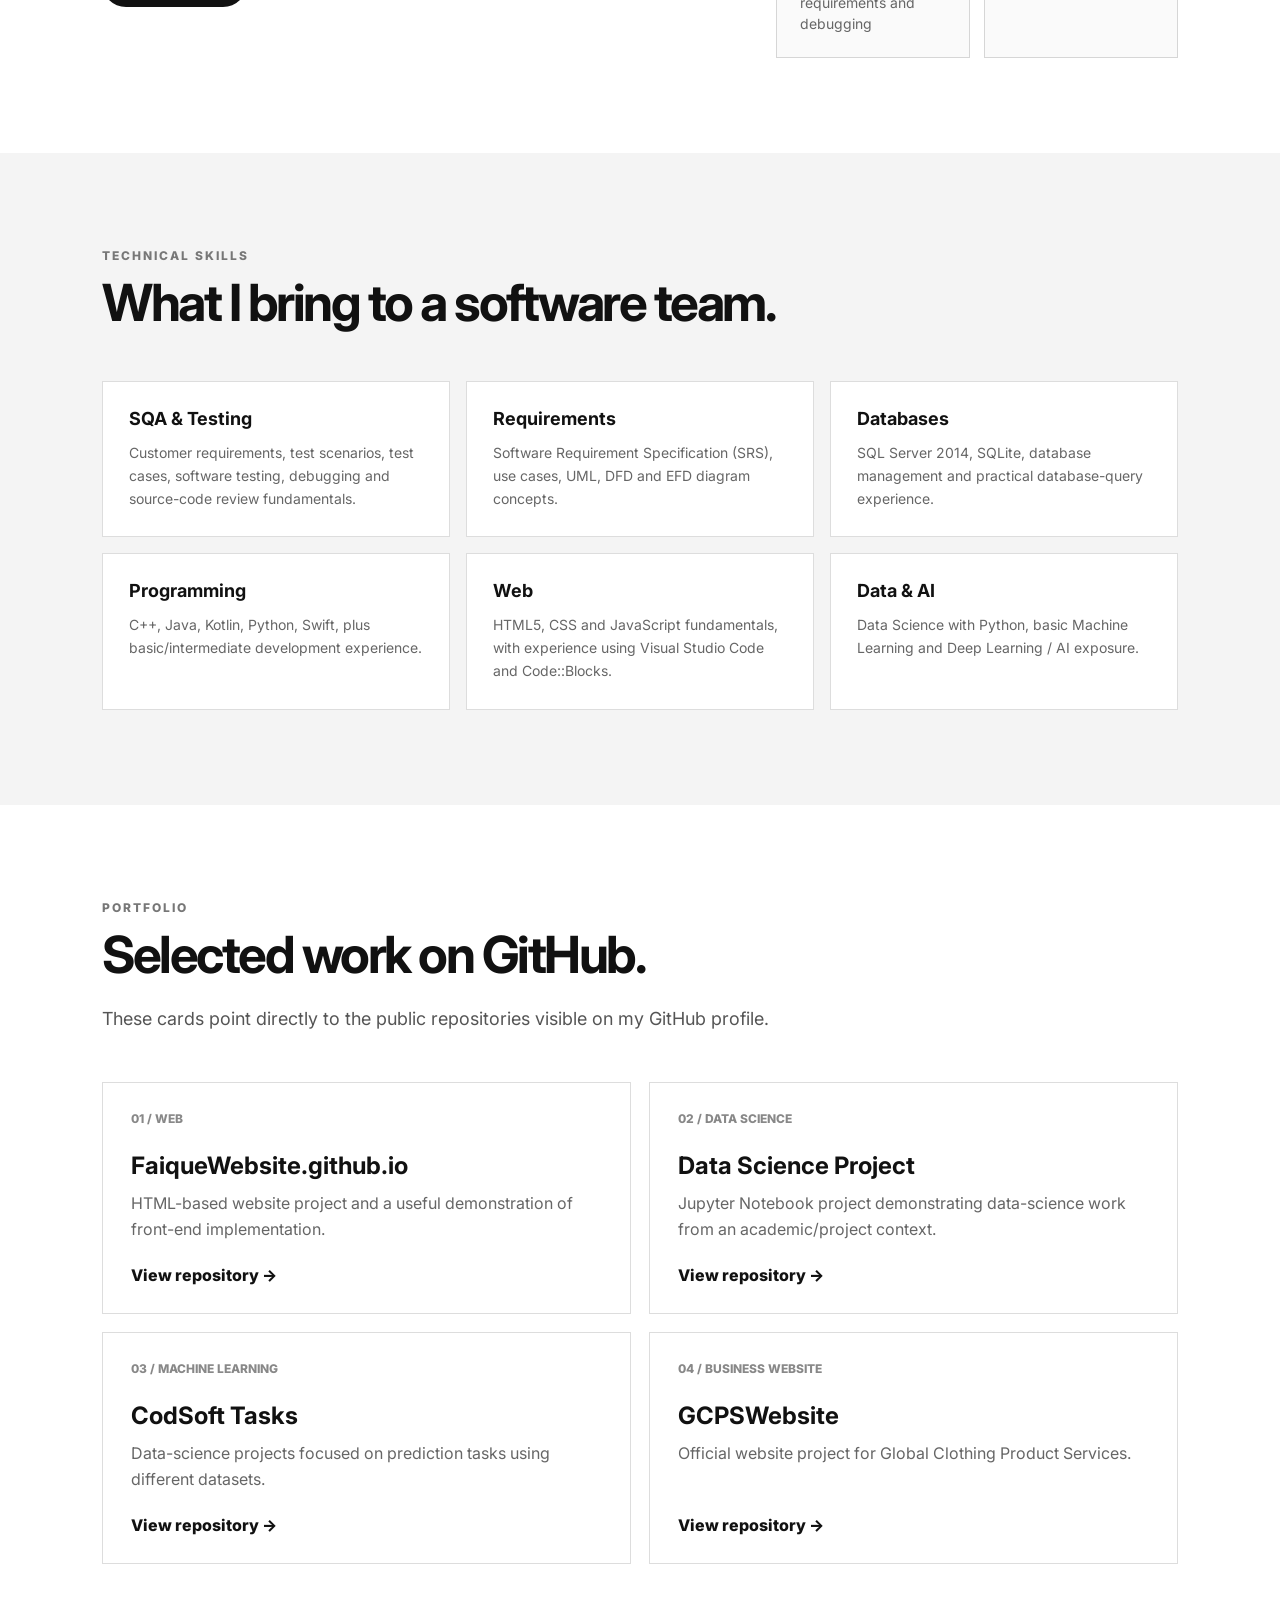
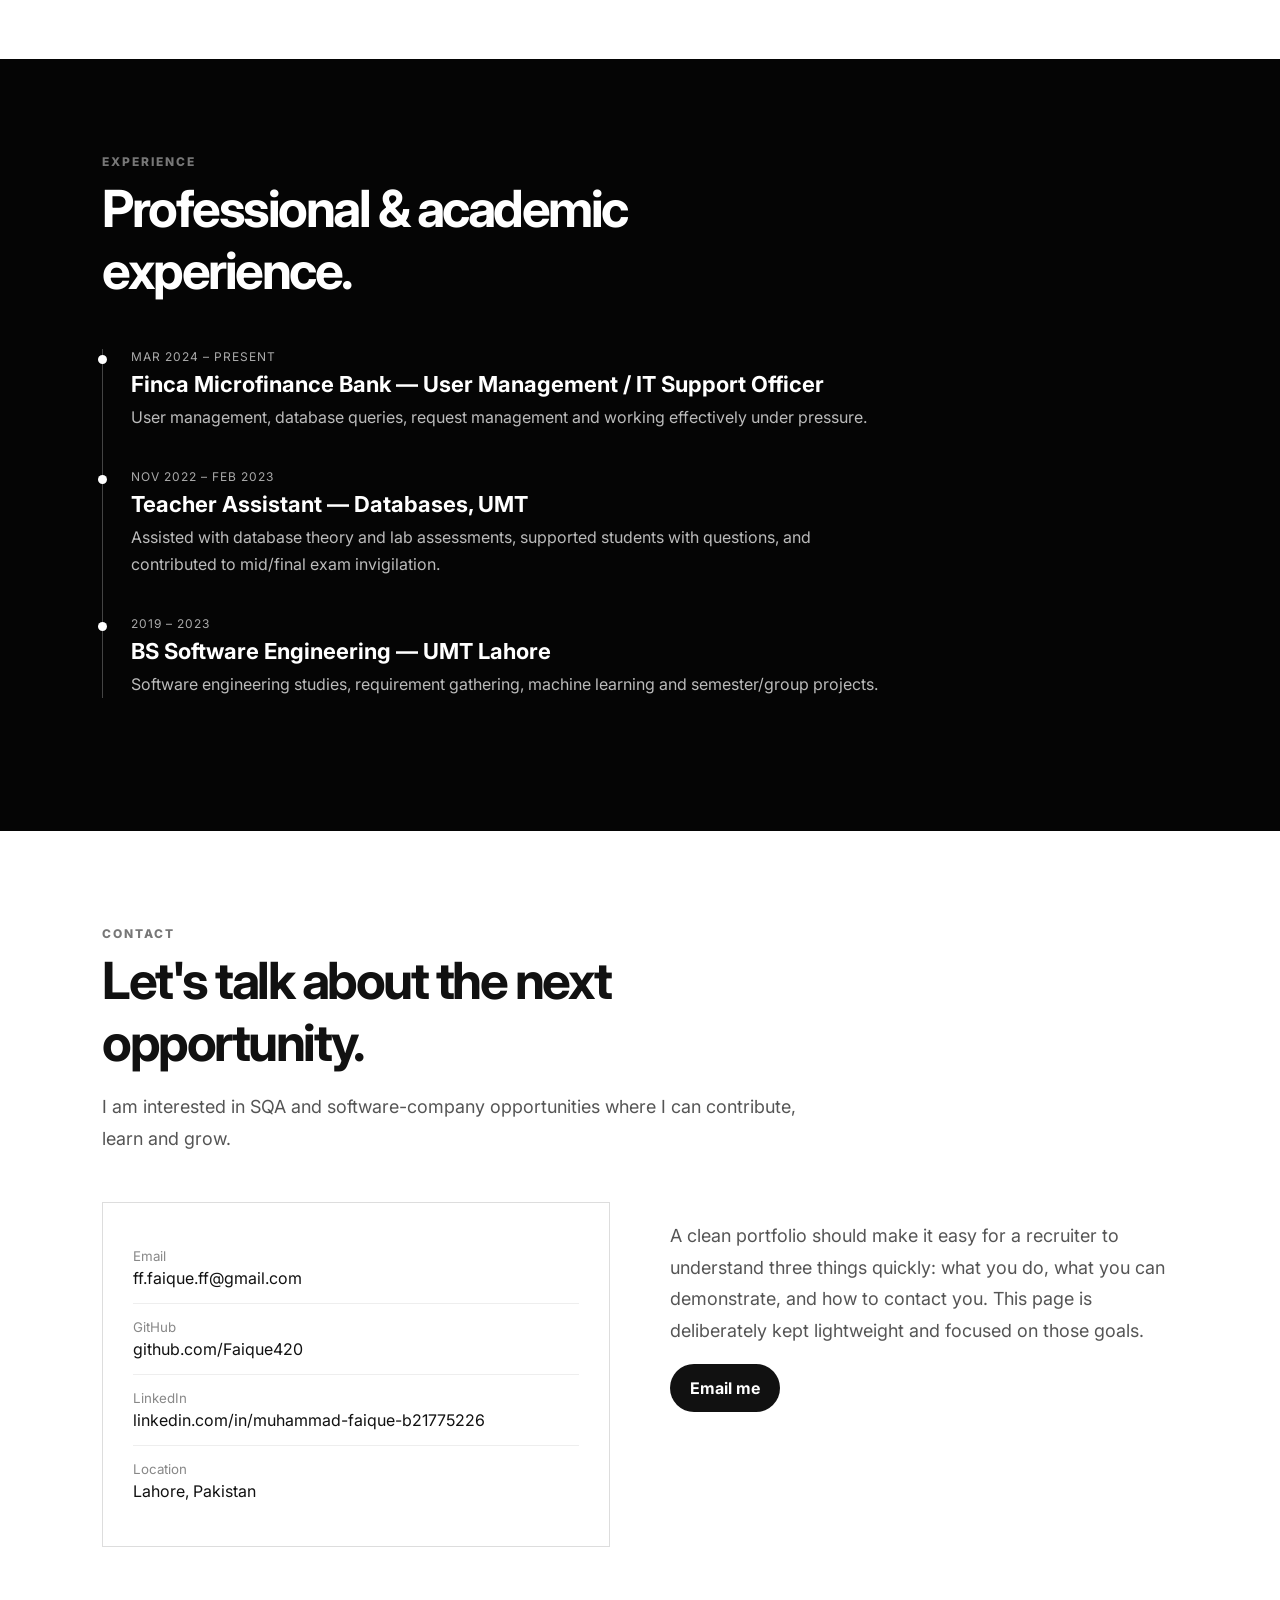
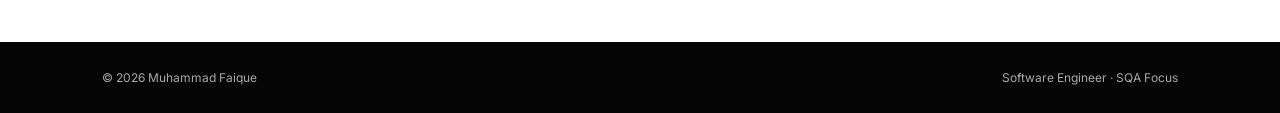
==== commit 76063483: "Update index.html" ====
--- a/index.html
+++ b/index.html
@@ -110,7 +110,7 @@
         <a href="#portfolio">Portfolio</a>
         <a class="contact-pill" href="#contact">CONTACT ME</a>
       </nav>
-      <img class="portrait" src="assets/Faique-HeroOne.png" alt="Muhammad Faique portrait">
+      <img class="portrait" src="assets/Faique-HeroTwo.png" alt="Muhammad Faique portrait">
       <div class="hero-glow"></div>
     </div>
   </header>
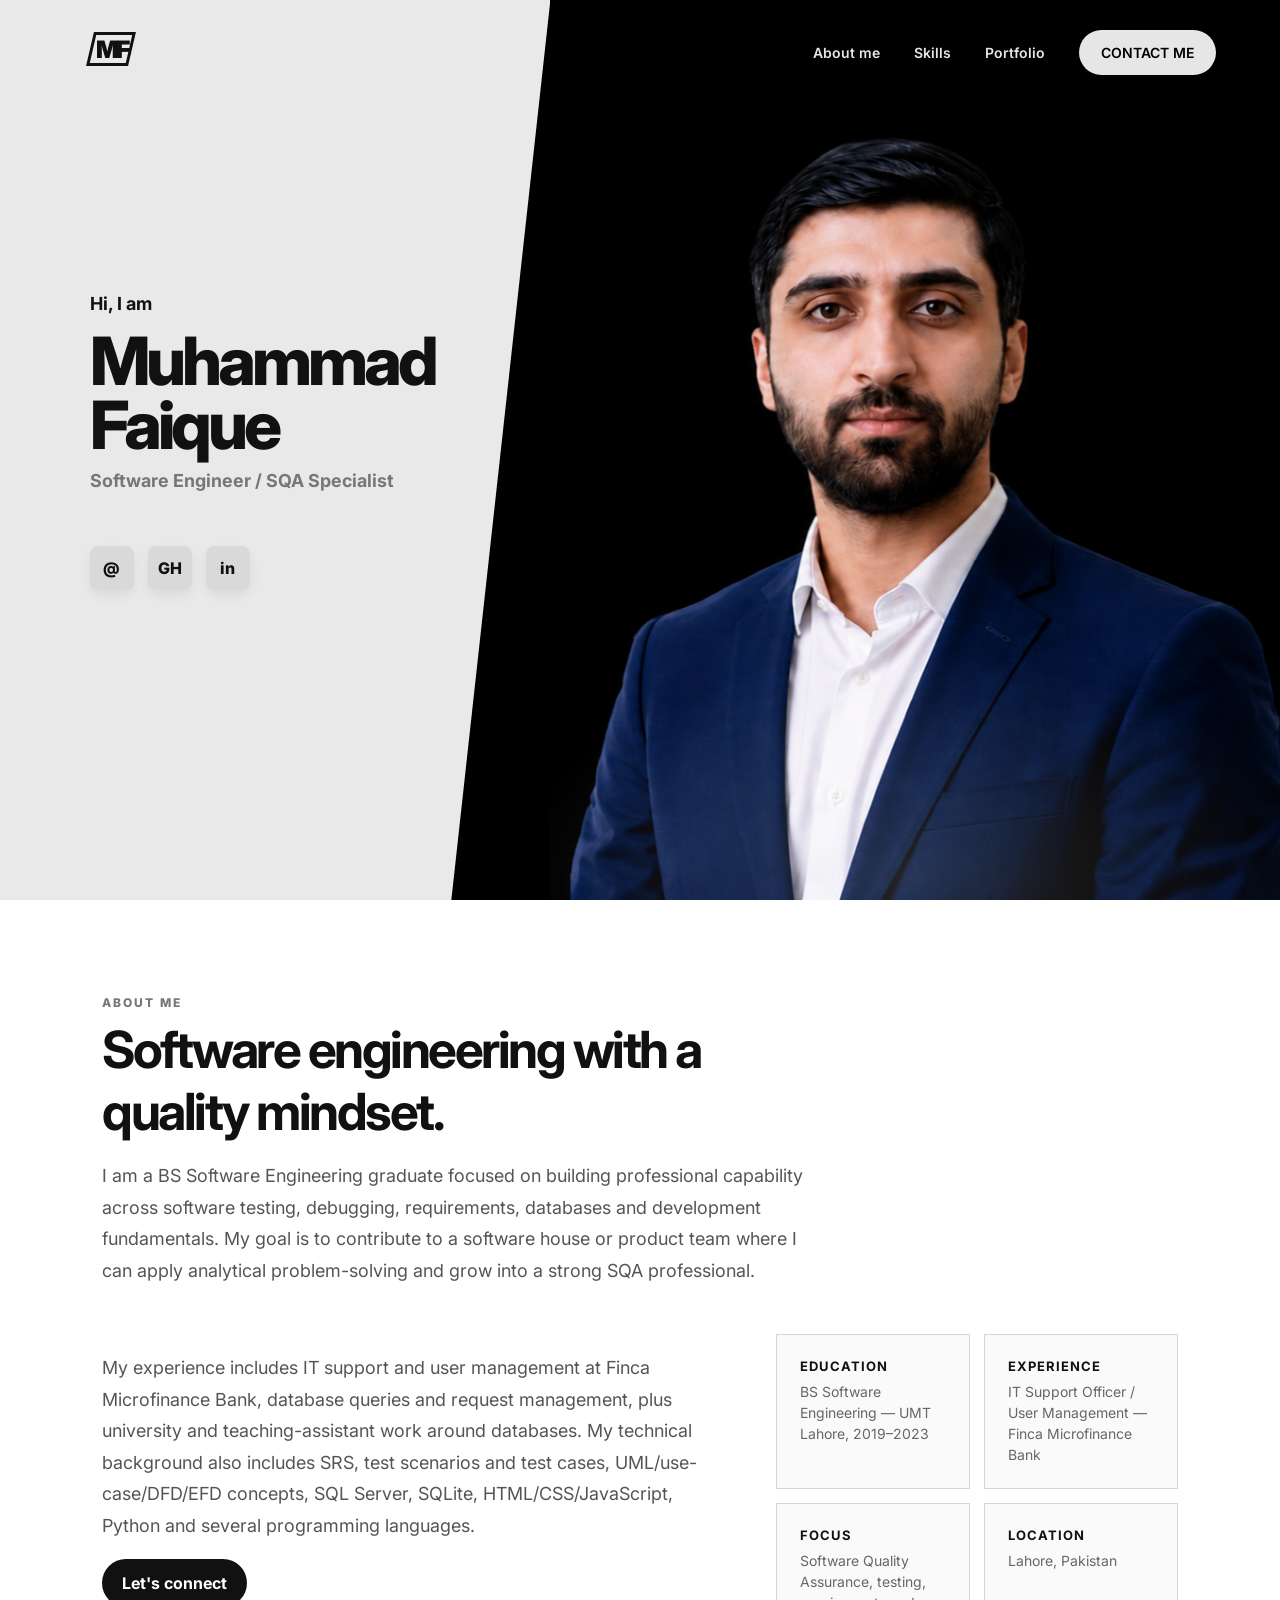
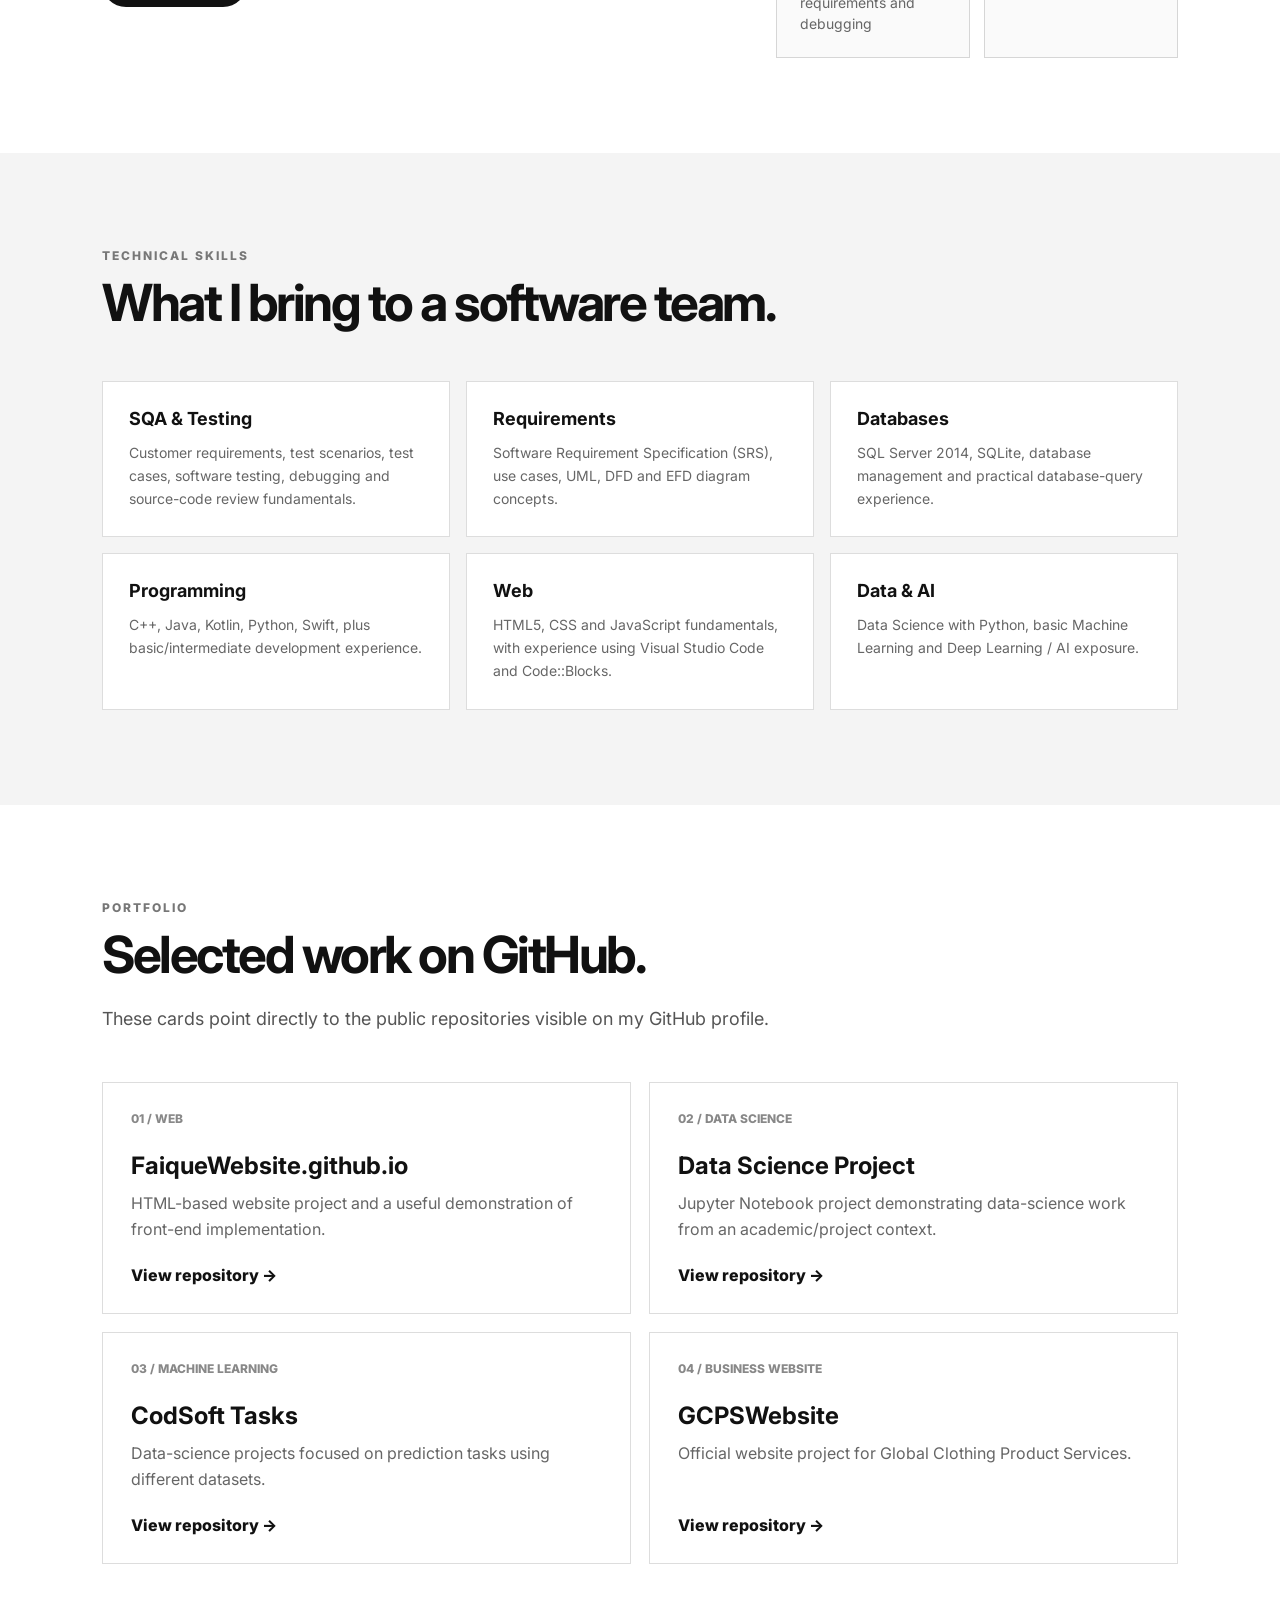
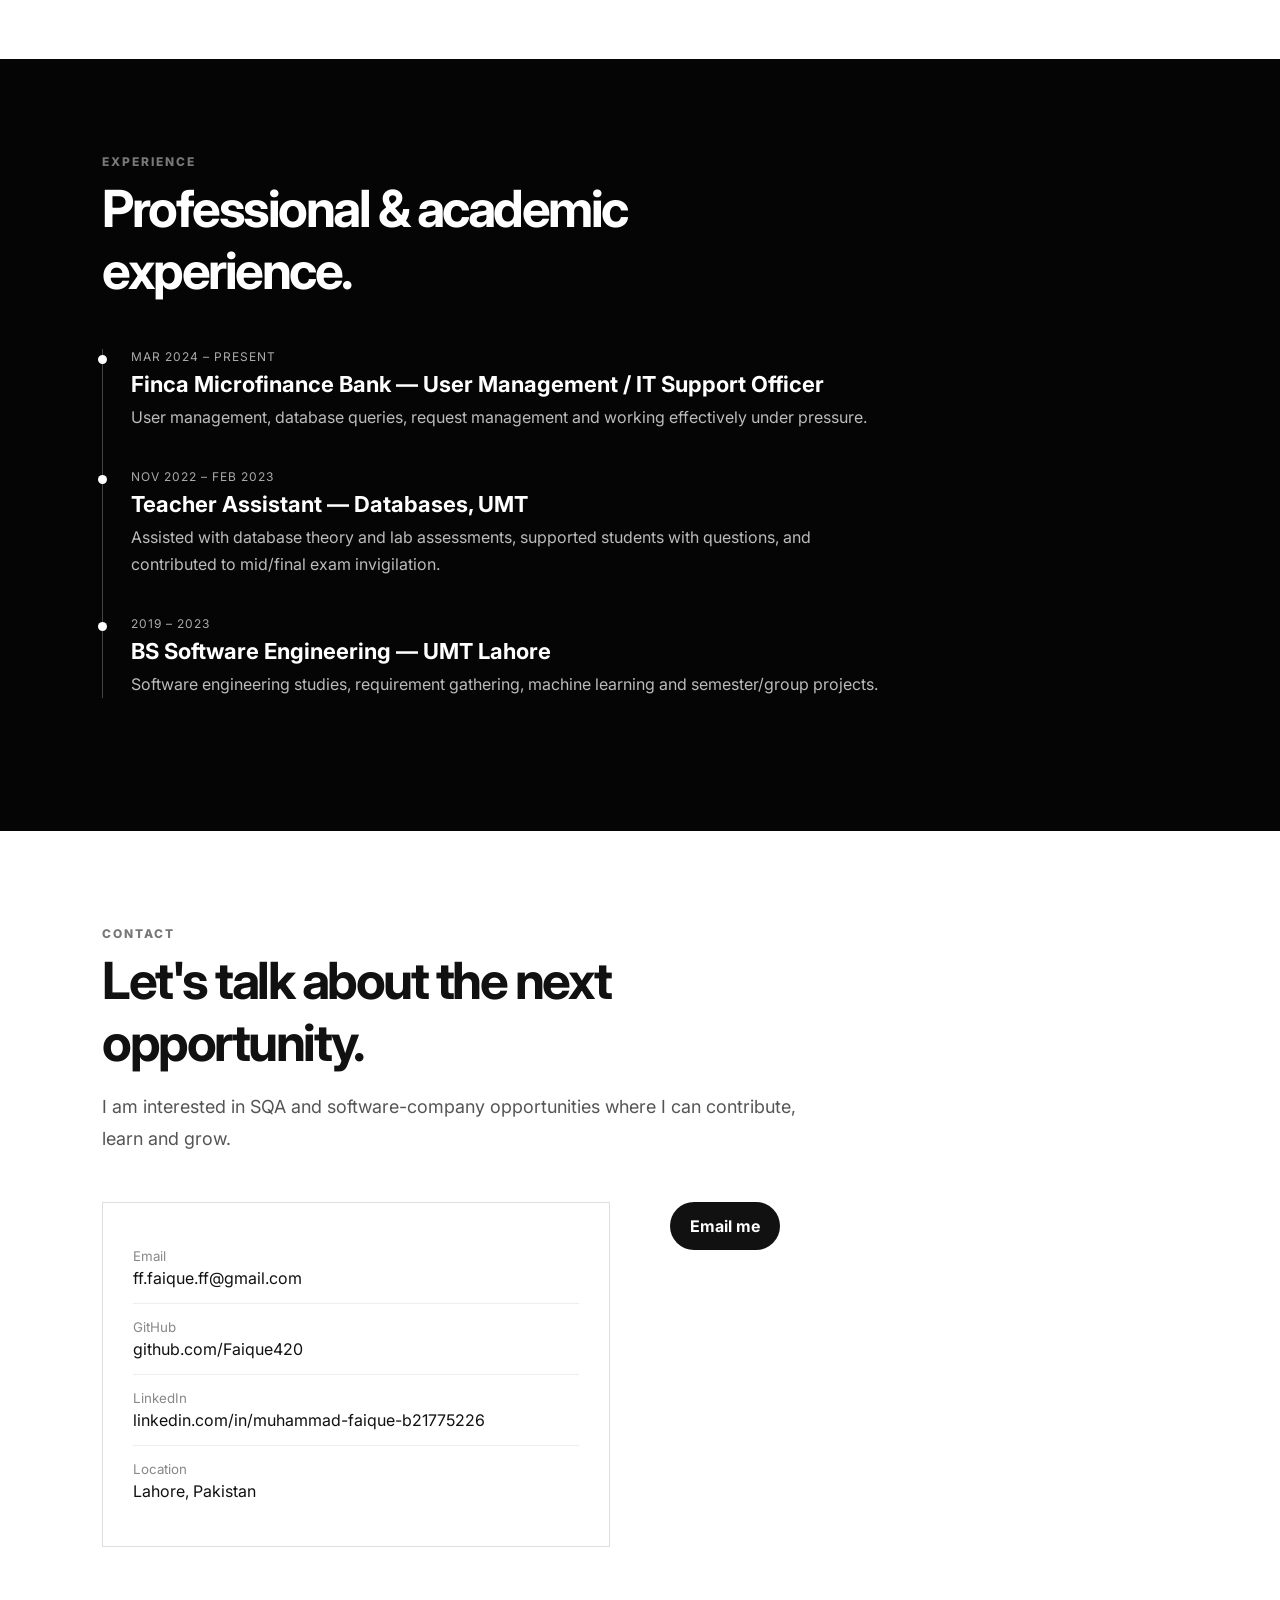
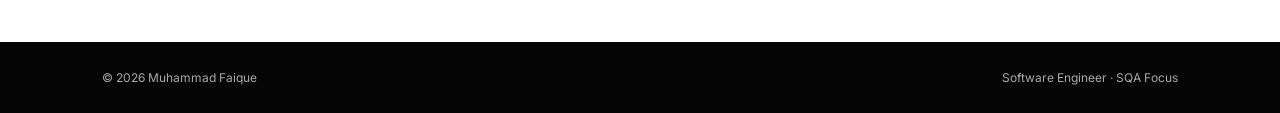
==== commit 6247f166: "Update index.html" ====
--- a/index.html
+++ b/index.html
@@ -110,7 +110,7 @@
         <a href="#portfolio">Portfolio</a>
         <a class="contact-pill" href="#contact">CONTACT ME</a>
       </nav>
-      <img class="portrait" src="assets/Faique-HeroTwo.png" alt="Muhammad Faique portrait">
+      <img class="portrait" src="assets/Faique-HeroOne.png" alt="Muhammad Faique portrait">
       <div class="hero-glow"></div>
     </div>
   </header>
@@ -191,7 +191,6 @@
           <div class="contact-row"><small>Location</small><span>Lahore, Pakistan</span></div>
         </div>
         <div>
-          <p class="lead">A clean portfolio should make it easy for a recruiter to understand three things quickly: what you do, what you can demonstrate, and how to contact you. This page is deliberately kept lightweight and focused on those goals.</p>
           <a class="btn" href="mailto:ff.faique.ff@gmail.com?subject=Portfolio%20Opportunity">Email me</a>
         </div>
       </div>
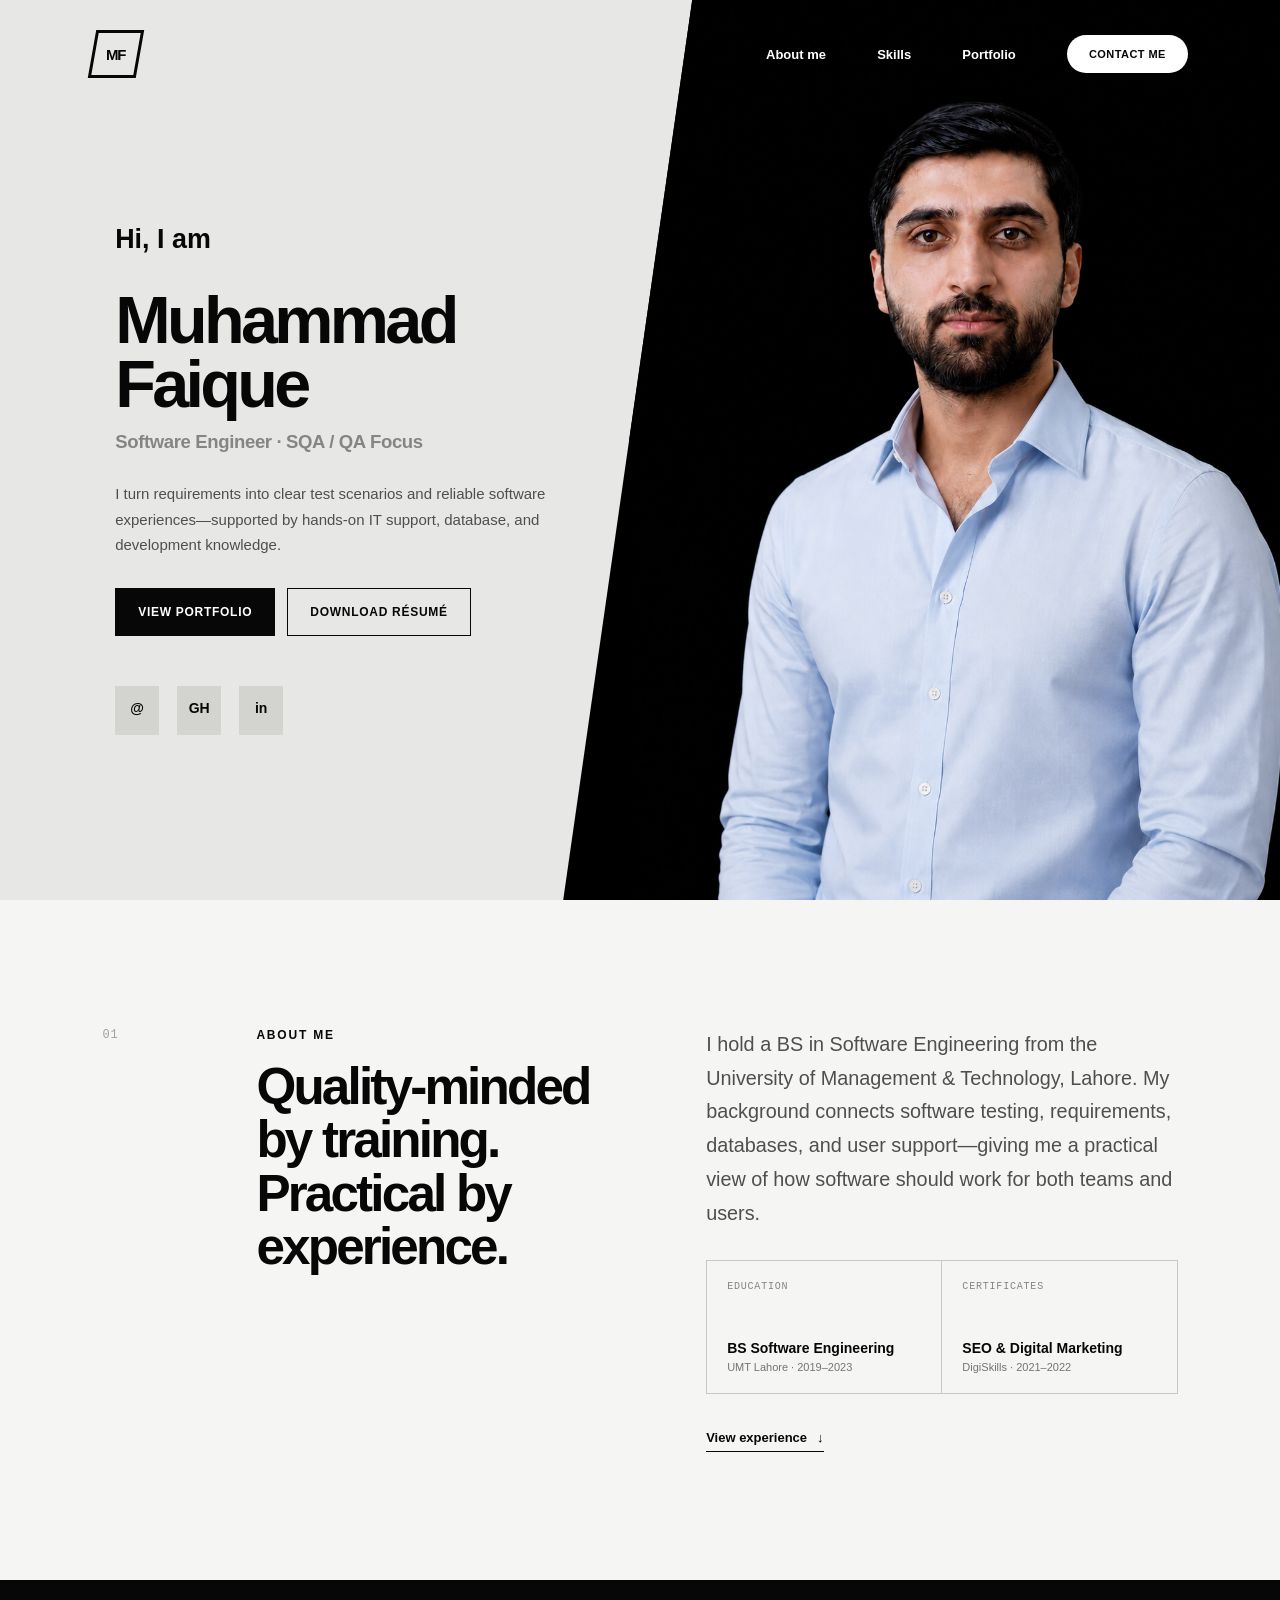
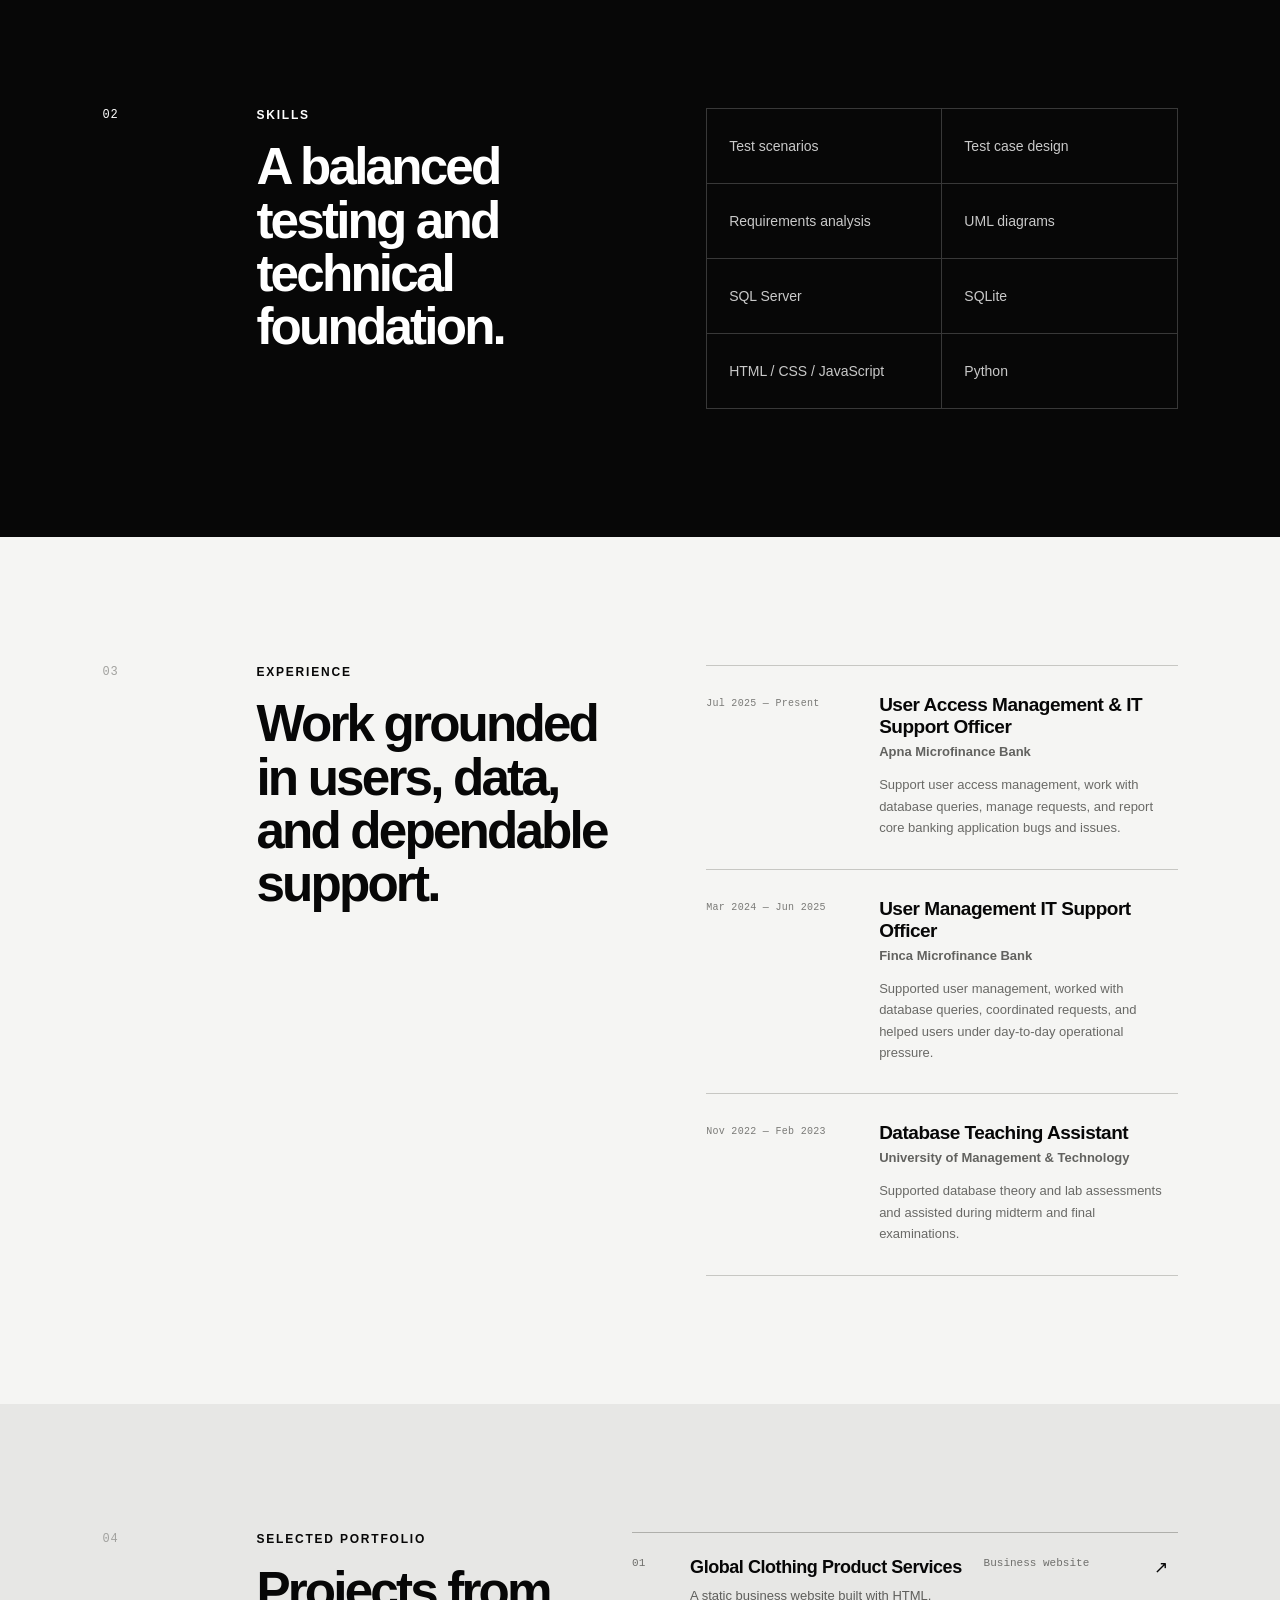
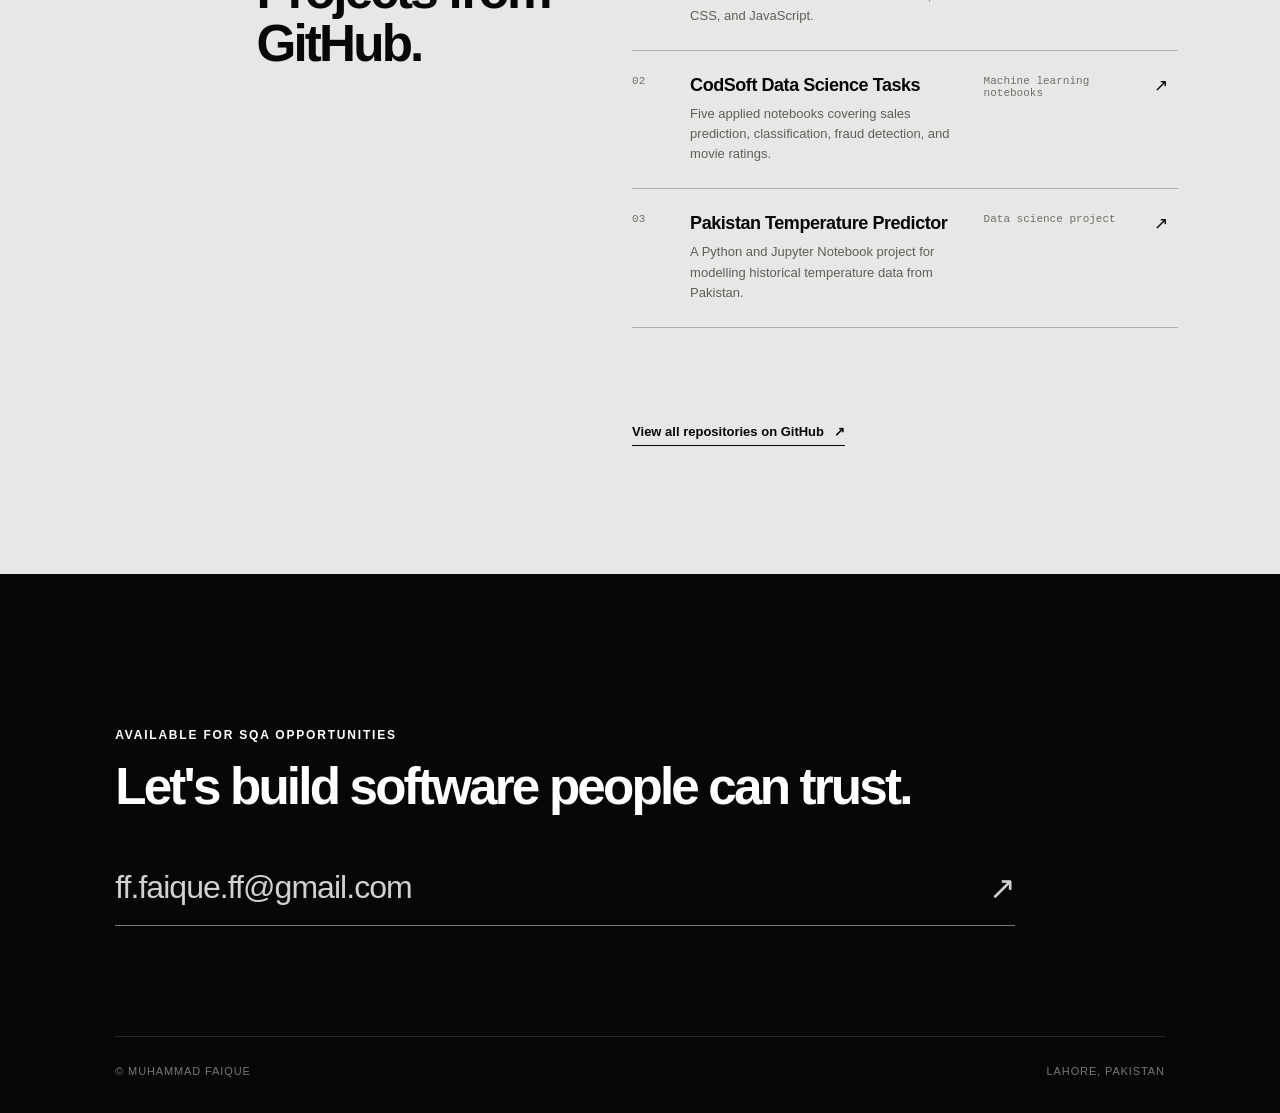
==== commit 810a831f: "Add files via upload" ====
--- a/index.html
+++ b/index.html
@@ -1,205 +1,231 @@
 <!doctype html>
 <html lang="en">
-<head>
-  <meta charset="utf-8">
-  <meta name="viewport" content="width=device-width, initial-scale=1">
-  <meta name="description" content="Muhammad Faique — Software Engineer and SQA-focused professional portfolio.">
-  <title>Muhammad Faique | Software Engineer & SQA</title>
-  <link rel="preconnect" href="https://fonts.googleapis.com">
-  <link rel="preconnect" href="https://fonts.gstatic.com" crossorigin>
-  <link href="https://fonts.googleapis.com/css2?family=Inter:wght@400;500;600;700;800&display=swap" rel="stylesheet">
-  <style>
-    :root{--black:#050505;--ink:#111;--muted:#737373;--paper:#e9e9e9;--white:#fff;--line:#d6d6d6}
-    *{box-sizing:border-box}
-    html{scroll-behavior:smooth}
-    body{margin:0;font-family:Inter,Arial,sans-serif;color:var(--ink);background:#fff}
-    a{color:inherit;text-decoration:none}
-    .hero{min-height:100vh;display:grid;grid-template-columns:43% 57%;position:relative;overflow:hidden;background:#000}
-    .hero-left{background:var(--paper);padding:38px 9vw 55px 7vw;display:flex;flex-direction:column;justify-content:center;position:relative;z-index:2;clip-path:polygon(0 0,100% 0,82% 100%,0 100%)}
-    .brand{position:absolute;top:32px;left:7vw;font-weight:900;font-size:24px;letter-spacing:-3px;border:3px solid #111;width:42px;height:34px;display:grid;place-items:center;transform:skew(-13deg)}
-    .brand span{transform:skew(13deg)}
-    .eyebrow{font-size:18px;font-weight:700;margin-bottom:16px}
-    h1{font-size:clamp(42px,5.2vw,78px);line-height:.95;letter-spacing:-4px;margin:0 0 13px;font-weight:800}
-    .role{font-size:clamp(16px,1.4vw,22px);font-weight:700;color:#777;max-width:470px}
-    .hero-actions{display:flex;gap:14px;margin-top:55px}
-    .icon{width:44px;height:44px;border-radius:8px;background:#d9d9d9;display:grid;place-items:center;font-weight:800;box-shadow:0 5px 12px #0001;transition:.2s}
-    .icon:hover{transform:translateY(-3px);background:#fff}
-    .hero-right{position:relative;background:#000;min-height:100vh;overflow:hidden}
-    .hero-nav{position:absolute;z-index:4;right:5vw;top:30px;display:flex;align-items:center;gap:34px;color:#fff;font-size:14px;font-weight:600}
-    .hero-nav a{opacity:.9}.hero-nav a:hover{opacity:1}
-    .contact-pill{background:#fff;color:#000;border-radius:999px;padding:14px 22px}
-    .portrait{position:absolute;inset:70px 0 0 0;width:100%;height:calc(100% - 70px);object-fit:cover;object-position:48% top;filter:saturate(.96)}
-    .hero-glow{position:absolute;inset:auto -10% -25% -10%;height:55%;background:radial-gradient(ellipse,rgba(255,255,255,.14),transparent 65%);pointer-events:none}
-    section{padding:95px 8vw}
-    .section-head{max-width:720px;margin-bottom:48px}
-    .kicker{text-transform:uppercase;letter-spacing:2px;font-size:12px;font-weight:800;color:#777}
-    h2{font-size:clamp(34px,4vw,58px);letter-spacing:-2.5px;margin:8px 0 14px}
-    .lead{font-size:18px;line-height:1.75;color:#555}
-    .about{display:grid;grid-template-columns:1.2fr .8fr;gap:70px}
-    .facts{display:grid;grid-template-columns:1fr 1fr;gap:14px}
-    .fact{border:1px solid var(--line);padding:23px;background:#fafafa}
-    .fact strong{display:block;font-size:13px;text-transform:uppercase;letter-spacing:1px;margin-bottom:7px}
-    .fact span{color:#666;font-size:14px;line-height:1.5}
-    .skills{background:#f4f4f4}
-    .skill-grid{display:grid;grid-template-columns:repeat(3,1fr);gap:16px}
-    .skill-card{background:#fff;padding:26px;border:1px solid #ddd;min-height:155px;transition:.2s}
-    .skill-card:hover{transform:translateY(-4px);box-shadow:0 15px 35px #0000000d}
-    .skill-card h3{margin:0 0 12px;font-size:18px}
-    .skill-card p{margin:0;color:#666;line-height:1.65;font-size:14px}
-    .portfolio{background:#fff}
-    .projects{display:grid;grid-template-columns:repeat(2,1fr);gap:18px}
-    .project{border:1px solid #ddd;padding:28px;display:flex;flex-direction:column;min-height:220px;transition:.2s}
-    .project:hover{transform:translateY(-4px);box-shadow:0 18px 40px #0000000c}
-    .project .num{font-size:12px;color:#888;font-weight:800}
-    .project h3{font-size:24px;margin:25px 0 10px}
-    .project p{color:#666;line-height:1.65;margin:0 0 22px}
-    .project a{font-weight:800;margin-top:auto}
-    .experience{background:#050505;color:#fff}
-    .timeline{border-left:1px solid #444;padding-left:28px}
-    .item{position:relative;margin-bottom:38px}
-    .item:before{content:"";position:absolute;width:9px;height:9px;border-radius:50%;background:#fff;left:-33px;top:6px}
-    .item .date{font-size:12px;color:#aaa;letter-spacing:1px;text-transform:uppercase}
-    .item h3{margin:7px 0;font-size:22px}
-    .item p{margin:0;color:#bbb;line-height:1.7;max-width:750px}
-    .contact{display:grid;grid-template-columns:1fr 1fr;gap:60px;align-items:start}
-    .contact-box{border:1px solid #ddd;padding:30px}
-    .contact-row{padding:15px 0;border-bottom:1px solid #eee}
-    .contact-row:last-child{border-bottom:0}
-    .contact-row small{display:block;color:#888;margin-bottom:4px}
-    footer{padding:28px 8vw;background:#050505;color:#aaa;display:flex;justify-content:space-between;font-size:12px}
-    .btn{display:inline-flex;align-items:center;justify-content:center;background:#111;color:#fff;padding:14px 20px;border-radius:999px;font-weight:700}
-    .btn:hover{background:#333}
-    @media(max-width:850px){
-      .hero{grid-template-columns:1fr;min-height:auto}
-      .hero-left{min-height:65vh;clip-path:none;padding:130px 9vw 70px}
-      .brand{left:9vw}
-      .hero-right{min-height:65vh}
-      .hero-nav{right:6vw;gap:15px;font-size:12px}
-      .hero-nav a:not(.contact-pill){display:none}
-      .portrait{inset:55px 0 0;height:calc(100% - 55px);object-position:50% top}
-      .about,.contact{grid-template-columns:1fr}
-      .skill-grid{grid-template-columns:1fr 1fr}
-      .projects{grid-template-columns:1fr}
-    }
-    @media(max-width:520px){
-      section{padding:70px 7vw}
-      .skill-grid,.facts{grid-template-columns:1fr}
-      h1{letter-spacing:-2.5px}
-      .hero-actions{margin-top:38px}
-      footer{flex-direction:column;gap:8px}
-    }
-  </style>
-</head>
-<body>
-  <header class="hero" id="home">
-    <div class="hero-left">
-      <div class="brand"><span>MF</span></div>
-      <div class="eyebrow">Hi, I am</div>
-      <h1>Muhammad<br>Faique</h1>
-      <div class="role">Software Engineer / SQA Specialist</div>
-      <div class="hero-actions" aria-label="Social links">
-        <a class="icon" href="mailto:ff.faique.ff@gmail.com" aria-label="Email">@</a>
-        <a class="icon" href="https://github.com/Faique420" target="_blank" rel="noreferrer" aria-label="GitHub">GH</a>
-        <a class="icon" href="https://linkedin.com/in/muhammad-faique-b21775226" target="_blank" rel="noreferrer" aria-label="LinkedIn">in</a>
-      </div>
-    </div>
-    <div class="hero-right">
-      <nav class="hero-nav" aria-label="Main navigation">
-        <a href="#about">About me</a>
-        <a href="#skills">Skills</a>
-        <a href="#portfolio">Portfolio</a>
-        <a class="contact-pill" href="#contact">CONTACT ME</a>
-      </nav>
-      <img class="portrait" src="assets/Faique-HeroOne.png" alt="Muhammad Faique portrait">
-      <div class="hero-glow"></div>
-    </div>
-  </header>
-
-  <main>
-    <section id="about">
-      <div class="section-head">
-        <div class="kicker">About me</div>
-        <h2>Software engineering with a quality mindset.</h2>
-        <p class="lead">I am a BS Software Engineering graduate focused on building professional capability across software testing, debugging, requirements, databases and development fundamentals. My goal is to contribute to a software house or product team where I can apply analytical problem-solving and grow into a strong SQA professional.</p>
-      </div>
-      <div class="about">
-        <div>
-          <p class="lead">My experience includes IT support and user management at Finca Microfinance Bank, database queries and request management, plus university and teaching-assistant work around databases. My technical background also includes SRS, test scenarios and test cases, UML/use-case/DFD/EFD concepts, SQL Server, SQLite, HTML/CSS/JavaScript, Python and several programming languages.</p>
-          <a class="btn" href="#contact">Let's connect</a>
-        </div>
-        <div class="facts">
-          <div class="fact"><strong>Education</strong><span>BS Software Engineering — UMT Lahore, 2019–2023</span></div>
-          <div class="fact"><strong>Experience</strong><span>IT Support Officer / User Management — Finca Microfinance Bank</span></div>
-          <div class="fact"><strong>Focus</strong><span>Software Quality Assurance, testing, requirements and debugging</span></div>
-          <div class="fact"><strong>Location</strong><span>Lahore, Pakistan</span></div>
-        </div>
-      </div>
-    </section>
-
-    <section class="skills" id="skills">
-      <div class="section-head">
-        <div class="kicker">Technical skills</div>
-        <h2>What I bring to a software team.</h2>
-      </div>
-      <div class="skill-grid">
-        <article class="skill-card"><h3>SQA & Testing</h3><p>Customer requirements, test scenarios, test cases, software testing, debugging and source-code review fundamentals.</p></article>
-        <article class="skill-card"><h3>Requirements</h3><p>Software Requirement Specification (SRS), use cases, UML, DFD and EFD diagram concepts.</p></article>
-        <article class="skill-card"><h3>Databases</h3><p>SQL Server 2014, SQLite, database management and practical database-query experience.</p></article>
-        <article class="skill-card"><h3>Programming</h3><p>C++, Java, Kotlin, Python, Swift, plus basic/intermediate development experience.</p></article>
-        <article class="skill-card"><h3>Web</h3><p>HTML5, CSS and JavaScript fundamentals, with experience using Visual Studio Code and Code::Blocks.</p></article>
-        <article class="skill-card"><h3>Data & AI</h3><p>Data Science with Python, basic Machine Learning and Deep Learning / AI exposure.</p></article>
-      </div>
-    </section>
-
-    <section class="portfolio" id="portfolio">
-      <div class="section-head">
-        <div class="kicker">Portfolio</div>
-        <h2>Selected work on GitHub.</h2>
-        <p class="lead">These cards point directly to the public repositories visible on my GitHub profile.</p>
-      </div>
-      <div class="projects">
-        <article class="project"><div class="num">01 / WEB</div><h3>FaiqueWebsite.github.io</h3><p>HTML-based website project and a useful demonstration of front-end implementation.</p><a href="https://github.com/Faique420/FaiqueWebsite.github.io" target="_blank" rel="noreferrer">View repository →</a></article>
-        <article class="project"><div class="num">02 / DATA SCIENCE</div><h3>Data Science Project</h3><p>Jupyter Notebook project demonstrating data-science work from an academic/project context.</p><a href="https://github.com/Faique420/DataScience-Project-Faique-F2019065048-W1" target="_blank" rel="noreferrer">View repository →</a></article>
-        <article class="project"><div class="num">03 / MACHINE LEARNING</div><h3>CodSoft Tasks</h3><p>Data-science projects focused on prediction tasks using different datasets.</p><a href="https://github.com/Faique420/CodSoft-Tasks" target="_blank" rel="noreferrer">View repository →</a></article>
-        <article class="project"><div class="num">04 / BUSINESS WEBSITE</div><h3>GCPSWebsite</h3><p>Official website project for Global Clothing Product Services.</p><a href="https://github.com/Faique420/GCPSWebsite" target="_blank" rel="noreferrer">View repository →</a></article>
-      </div>
-    </section>
-
-    <section class="experience" id="experience">
-      <div class="section-head">
-        <div class="kicker">Experience</div>
-        <h2>Professional & academic experience.</h2>
-      </div>
-      <div class="timeline">
-        <div class="item"><div class="date">Mar 2024 – Present</div><h3>Finca Microfinance Bank — User Management / IT Support Officer</h3><p>User management, database queries, request management and working effectively under pressure.</p></div>
-        <div class="item"><div class="date">Nov 2022 – Feb 2023</div><h3>Teacher Assistant — Databases, UMT</h3><p>Assisted with database theory and lab assessments, supported students with questions, and contributed to mid/final exam invigilation.</p></div>
-        <div class="item"><div class="date">2019 – 2023</div><h3>BS Software Engineering — UMT Lahore</h3><p>Software engineering studies, requirement gathering, machine learning and semester/group projects.</p></div>
-      </div>
-    </section>
-
-    <section id="contact">
-      <div class="section-head">
-        <div class="kicker">Contact</div>
-        <h2>Let's talk about the next opportunity.</h2>
-        <p class="lead">I am interested in SQA and software-company opportunities where I can contribute, learn and grow.</p>
-      </div>
-      <div class="contact">
-        <div class="contact-box">
-          <div class="contact-row"><small>Email</small><a href="mailto:ff.faique.ff@gmail.com">ff.faique.ff@gmail.com</a></div>
-          <div class="contact-row"><small>GitHub</small><a href="https://github.com/Faique420" target="_blank" rel="noreferrer">github.com/Faique420</a></div>
-          <div class="contact-row"><small>LinkedIn</small><a href="https://linkedin.com/in/muhammad-faique-b21775226" target="_blank" rel="noreferrer">linkedin.com/in/muhammad-faique-b21775226</a></div>
-          <div class="contact-row"><small>Location</small><span>Lahore, Pakistan</span></div>
-        </div>
-        <div>
-          <a class="btn" href="mailto:ff.faique.ff@gmail.com?subject=Portfolio%20Opportunity">Email me</a>
-        </div>
-      </div>
-    </section>
-  </main>
-
-  <footer>
-    <span>© 2026 Muhammad Faique</span>
-    <span>Software Engineer · SQA Focus</span>
-  </footer>
-</body>
+  <head>
+    <meta charset="utf-8">
+    <meta name="viewport" content="width=device-width, initial-scale=1">
+    <meta name="theme-color" content="#070707">
+    <meta
+      name="description"
+      content="Portfolio of Muhammad Faique, a software engineering graduate focused on SQA, software testing, requirements, databases, and reliable user experiences."
+    >
+    <title>Muhammad Faique | SQA &amp; Software Quality Portfolio</title>
+    <link rel="icon" href="assets/favicon.svg" type="image/svg+xml">
+    <link rel="stylesheet" href="style.css">
+  </head>
+  <body>
+    <main>
+      <section class="hero" id="home" aria-labelledby="hero-title">
+        <header class="site-header">
+          <a class="monogram" href="#home" aria-label="Muhammad Faique, home">
+            <span>MF</span>
+          </a>
+          <nav aria-label="Primary navigation">
+            <a href="#about">About me</a>
+            <a href="#skills">Skills</a>
+            <a href="#work">Portfolio</a>
+            <a class="contact-pill" href="mailto:ff.faique.ff@gmail.com">Contact me</a>
+          </nav>
+        </header>
+
+        <div class="hero-copy">
+          <p class="eyebrow">Hi, I am</p>
+          <h1 id="hero-title">Muhammad Faique</h1>
+          <p class="role">Software Engineer &middot; SQA / QA Focus</p>
+          <p class="hero-summary">
+            I turn requirements into clear test scenarios and reliable software
+            experiences&mdash;supported by hands-on IT support, database, and
+            development knowledge.
+          </p>
+          <div class="hero-actions">
+            <a class="button button-dark" href="#work">View portfolio</a>
+            <a
+              class="button button-light"
+              href="assets/Muhammad-Faique-Resume.pdf"
+              download
+            >Download r&eacute;sum&eacute;</a>
+          </div>
+          <div class="social-links" aria-label="Professional links">
+            <a href="mailto:ff.faique.ff@gmail.com" aria-label="Email Muhammad Faique">@</a>
+            <a
+              href="https://github.com/Faique420"
+              target="_blank"
+              rel="noopener noreferrer"
+              aria-label="Muhammad Faique on GitHub"
+            >GH</a>
+            <a
+              href="https://www.linkedin.com/in/muhammad-faique-b21775226"
+              target="_blank"
+              rel="noopener noreferrer"
+              aria-label="Muhammad Faique on LinkedIn"
+            >in</a>
+          </div>
+        </div>
+
+        <div class="hero-visual">
+          <img
+            src="assets/muhammad-faique-hero.png"
+            alt="Muhammad Faique wearing a light-blue professional shirt"
+            width="1086"
+            height="1448"
+          >
+        </div>
+      </section>
+
+      <section class="section about-section" id="about">
+        <div class="section-number" aria-hidden="true">01</div>
+        <div class="section-heading">
+          <p class="kicker">About me</p>
+          <h2>Quality-minded by training. Practical by experience.</h2>
+        </div>
+        <div class="about-copy">
+          <p>
+            I hold a BS in Software Engineering from the University of
+            Management &amp; Technology, Lahore. My background connects software
+            testing, requirements, databases, and user support&mdash;giving me a
+            practical view of how software should work for both teams and users.
+          </p>
+          <div class="profile-facts" aria-label="Education and credentials">
+            <div>
+              <span>Education</span>
+              <strong>BS Software Engineering</strong>
+              <small>UMT Lahore &middot; 2019&ndash;2023</small>
+            </div>
+            <div>
+              <span>Certificates</span>
+              <strong>SEO &amp; Digital Marketing</strong>
+              <small>DigiSkills &middot; 2021&ndash;2022</small>
+            </div>
+          </div>
+          <a class="text-link" href="#experience">View experience <span>&darr;</span></a>
+        </div>
+      </section>
+
+      <section class="section skills-section" id="skills">
+        <div class="section-number light" aria-hidden="true">02</div>
+        <div class="section-heading light">
+          <p class="kicker">Skills</p>
+          <h2>A balanced testing and technical foundation.</h2>
+        </div>
+        <div class="skill-list">
+          <span>Test scenarios</span>
+          <span>Test case design</span>
+          <span>Requirements analysis</span>
+          <span>UML diagrams</span>
+          <span>SQL Server</span>
+          <span>SQLite</span>
+          <span>HTML / CSS / JavaScript</span>
+          <span>Python</span>
+        </div>
+      </section>
+
+      <section class="section experience-section" id="experience">
+        <div class="section-number" aria-hidden="true">03</div>
+        <div class="section-heading">
+          <p class="kicker">Experience</p>
+          <h2>Work grounded in users, data, and dependable support.</h2>
+        </div>
+        <div class="experience-list">
+          <article class="experience-item">
+            <p class="experience-period">Jul 2025 &mdash; Present</p>
+            <h3>User Access Management &amp; IT Support Officer</h3>
+            <p class="experience-org">Apna Microfinance Bank</p>
+            <p class="experience-description">
+              Support user access management, work with database queries, manage
+              requests, and report core banking application bugs and issues.
+            </p>
+          </article>
+          <article class="experience-item">
+            <p class="experience-period">Mar 2024 &mdash; Jun 2025</p>
+            <h3>User Management IT Support Officer</h3>
+            <p class="experience-org">Finca Microfinance Bank</p>
+            <p class="experience-description">
+              Supported user management, worked with database queries, coordinated
+              requests, and helped users under day-to-day operational pressure.
+            </p>
+          </article>
+          <article class="experience-item">
+            <p class="experience-period">Nov 2022 &mdash; Feb 2023</p>
+            <h3>Database Teaching Assistant</h3>
+            <p class="experience-org">University of Management &amp; Technology</p>
+            <p class="experience-description">
+              Supported database theory and lab assessments and assisted during
+              midterm and final examinations.
+            </p>
+          </article>
+        </div>
+      </section>
+
+      <section class="section work-section" id="work">
+        <div class="section-number" aria-hidden="true">04</div>
+        <div class="section-heading">
+          <p class="kicker">Selected portfolio</p>
+          <h2>Projects from GitHub.</h2>
+        </div>
+        <div class="project-list">
+          <a
+            class="project-row"
+            href="https://github.com/Faique420/GCPSWebsite"
+            target="_blank"
+            rel="noopener noreferrer"
+          >
+            <span class="project-index">01</span>
+            <span class="project-main">
+              <strong>Global Clothing Product Services</strong>
+              <small>A static business website built with HTML, CSS, and JavaScript.</small>
+            </span>
+            <span class="project-type">Business website</span>
+            <span class="project-arrow" aria-hidden="true">&nearr;</span>
+          </a>
+
+          <a
+            class="project-row"
+            href="https://github.com/Faique420/CodSoft-Tasks"
+            target="_blank"
+            rel="noopener noreferrer"
+          >
+            <span class="project-index">02</span>
+            <span class="project-main">
+              <strong>CodSoft Data Science Tasks</strong>
+              <small>Five applied notebooks covering sales prediction, classification, fraud detection, and movie ratings.</small>
+            </span>
+            <span class="project-type">Machine learning notebooks</span>
+            <span class="project-arrow" aria-hidden="true">&nearr;</span>
+          </a>
+
+          <a
+            class="project-row"
+            href="https://github.com/Faique420/DataScience-Project-Faique-F2019065048-W1"
+            target="_blank"
+            rel="noopener noreferrer"
+          >
+            <span class="project-index">03</span>
+            <span class="project-main">
+              <strong>Pakistan Temperature Predictor</strong>
+              <small>A Python and Jupyter Notebook project for modelling historical temperature data from Pakistan.</small>
+            </span>
+            <span class="project-type">Data science project</span>
+            <span class="project-arrow" aria-hidden="true">&nearr;</span>
+          </a>
+        </div>
+        <a
+          class="github-link"
+          href="https://github.com/Faique420"
+          target="_blank"
+          rel="noopener noreferrer"
+        >View all repositories on GitHub <span>&nearr;</span></a>
+      </section>
+
+      <section class="contact-section" id="contact">
+        <p class="kicker">Available for SQA opportunities</p>
+        <h2>Let&apos;s build software people can trust.</h2>
+        <a class="contact-email" href="mailto:ff.faique.ff@gmail.com">
+          ff.faique.ff@gmail.com <span>&nearr;</span>
+        </a>
+        <footer>
+          <span>&copy; Muhammad Faique</span>
+          <span>Lahore, Pakistan</span>
+        </footer>
+      </section>
+    </main>
+  </body>
 </html>
--- a/style.css
+++ b/style.css
@@ -0,0 +1,681 @@
+:root {
+  --paper: #e7e7e5;
+  --soft: #f5f5f3;
+  --ink: #070707;
+  --muted: #858585;
+  --line: #c7c7c3;
+  --white: #ffffff;
+}
+
+* {
+  box-sizing: border-box;
+}
+
+html {
+  scroll-behavior: smooth;
+  scroll-padding-top: 80px;
+}
+
+body {
+  margin: 0;
+  background: var(--soft);
+  color: var(--ink);
+  font-family: Arial, Helvetica, sans-serif;
+  -webkit-font-smoothing: antialiased;
+}
+
+a {
+  color: inherit;
+  text-decoration: none;
+}
+
+.hero {
+  position: relative;
+  min-height: 100svh;
+  overflow: hidden;
+  background: var(--paper);
+}
+
+.site-header {
+  position: absolute;
+  inset: 0 0 auto 0;
+  z-index: 20;
+  display: flex;
+  align-items: center;
+  justify-content: space-between;
+  width: 100%;
+  padding: 30px clamp(28px, 7.2vw, 112px);
+}
+
+.monogram {
+  display: grid;
+  width: 48px;
+  height: 48px;
+  place-items: center;
+  border: 3px solid var(--ink);
+  font-size: 15px;
+  font-weight: 900;
+  letter-spacing: -0.07em;
+  transform: skew(-10deg);
+}
+
+.monogram span {
+  transform: skew(10deg);
+}
+
+nav {
+  display: flex;
+  align-items: center;
+  gap: clamp(26px, 4vw, 64px);
+  color: var(--white);
+  font-size: 13px;
+  font-weight: 650;
+}
+
+nav a {
+  position: relative;
+}
+
+nav a:not(.contact-pill)::after {
+  position: absolute;
+  right: 0;
+  bottom: -8px;
+  left: 0;
+  height: 1px;
+  background: currentColor;
+  content: "";
+  transform: scaleX(0);
+  transform-origin: right;
+  transition: transform 180ms ease;
+}
+
+nav a:hover::after,
+nav a:focus-visible::after {
+  transform: scaleX(1);
+  transform-origin: left;
+}
+
+.contact-pill {
+  border-radius: 999px;
+  background: var(--white);
+  color: var(--ink);
+  padding: 13px 22px;
+  text-transform: uppercase;
+  font-size: 11px;
+  letter-spacing: 0.04em;
+}
+
+.hero-copy {
+  position: relative;
+  z-index: 10;
+  display: flex;
+  min-height: 100svh;
+  width: 54%;
+  max-width: 820px;
+  flex-direction: column;
+  justify-content: center;
+  padding: 124px 32px 70px clamp(28px, 9vw, 142px);
+}
+
+.eyebrow {
+  margin: 0 0 34px;
+  font-size: clamp(20px, 2.1vw, 32px);
+  font-weight: 680;
+}
+
+.hero h1 {
+  max-width: 760px;
+  margin: 0;
+  font-size: clamp(46px, 5.2vw, 82px);
+  font-weight: 700;
+  letter-spacing: -0.055em;
+  line-height: 0.96;
+}
+
+.role {
+  margin: 14px 0 0;
+  color: var(--muted);
+  font-size: clamp(15px, 1.45vw, 22px);
+  font-weight: 650;
+  letter-spacing: -0.02em;
+}
+
+.hero-summary {
+  max-width: 450px;
+  margin: 28px 0 0;
+  color: #4f4f4d;
+  font-size: 15px;
+  line-height: 1.7;
+}
+
+.hero-actions {
+  display: flex;
+  flex-wrap: wrap;
+  gap: 12px;
+  margin-top: 30px;
+}
+
+.button {
+  display: inline-flex;
+  min-height: 48px;
+  align-items: center;
+  justify-content: center;
+  border: 1px solid var(--ink);
+  padding: 0 22px;
+  font-size: 12px;
+  font-weight: 700;
+  text-transform: uppercase;
+  letter-spacing: 0.06em;
+  transition: transform 180ms ease, background 180ms ease, color 180ms ease;
+}
+
+.button:hover,
+.button:focus-visible {
+  transform: translateY(-2px);
+}
+
+.button-dark {
+  background: var(--ink);
+  color: var(--white);
+}
+
+.button-light:hover,
+.button-light:focus-visible {
+  background: var(--ink);
+  color: var(--white);
+}
+
+.social-links {
+  display: flex;
+  gap: 18px;
+  margin-top: 50px;
+}
+
+.social-links a {
+  display: grid;
+  width: 44px;
+  height: 44px;
+  place-items: center;
+  background: #d3d3d0;
+  box-shadow: 0 5px 0 rgb(0 0 0 / 8%);
+  font-size: 14px;
+  font-weight: 850;
+  transition: background 180ms ease, color 180ms ease, transform 180ms ease;
+}
+
+.social-links a:hover,
+.social-links a:focus-visible {
+  background: var(--ink);
+  color: var(--white);
+  transform: translateY(-2px);
+}
+
+.hero-visual {
+  position: absolute;
+  inset: 0 0 0 auto;
+  z-index: 2;
+  width: 56%;
+  background: #000;
+  clip-path: polygon(18% 0, 100% 0, 100% 100%, 0 100%);
+}
+
+.hero-visual img {
+  position: absolute;
+  right: clamp(-70px, -2vw, -12px);
+  bottom: 0;
+  width: min(53vw, 770px);
+  height: 100%;
+  object-fit: contain;
+  object-position: center bottom;
+}
+
+.section {
+  position: relative;
+  display: grid;
+  grid-template-columns: 90px minmax(260px, 0.9fr) minmax(320px, 1.1fr);
+  gap: clamp(28px, 5vw, 84px);
+  padding: clamp(88px, 10vw, 150px) clamp(28px, 8vw, 124px);
+}
+
+.section-number {
+  color: #a1a19e;
+  font-family: "Courier New", Courier, monospace;
+  font-size: 12px;
+  letter-spacing: 0.08em;
+}
+
+.section-heading {
+  max-width: 520px;
+}
+
+.kicker {
+  margin: 0 0 18px;
+  font-size: 12px;
+  font-weight: 750;
+  text-transform: uppercase;
+  letter-spacing: 0.15em;
+}
+
+.section h2,
+.contact-section h2 {
+  margin: 0;
+  font-size: clamp(34px, 4vw, 62px);
+  font-weight: 650;
+  letter-spacing: -0.055em;
+  line-height: 1.04;
+}
+
+.about-section {
+  background: var(--soft);
+}
+
+.about-copy {
+  align-self: end;
+  max-width: 620px;
+}
+
+.about-copy p {
+  margin: 0 0 30px;
+  color: #4f4f4d;
+  font-size: clamp(16px, 1.55vw, 21px);
+  line-height: 1.7;
+}
+
+.profile-facts {
+  display: grid;
+  grid-template-columns: repeat(2, minmax(0, 1fr));
+  gap: 1px;
+  margin: 0 0 34px;
+  background: var(--line);
+  border: 1px solid var(--line);
+}
+
+.profile-facts div {
+  display: flex;
+  min-height: 132px;
+  flex-direction: column;
+  justify-content: flex-end;
+  background: var(--soft);
+  padding: 20px;
+}
+
+.profile-facts span {
+  margin-bottom: auto;
+  color: #858582;
+  font-family: "Courier New", Courier, monospace;
+  font-size: 10px;
+  text-transform: uppercase;
+  letter-spacing: 0.08em;
+}
+
+.profile-facts strong {
+  font-size: 14px;
+}
+
+.profile-facts small {
+  margin-top: 5px;
+  color: #747471;
+  font-size: 11px;
+}
+
+.text-link,
+.github-link {
+  display: inline-flex;
+  align-items: center;
+  gap: 10px;
+  border-bottom: 1px solid var(--ink);
+  padding-bottom: 6px;
+  font-size: 13px;
+  font-weight: 700;
+}
+
+.skills-section {
+  background: var(--ink);
+  color: var(--white);
+}
+
+.light {
+  color: var(--white);
+}
+
+.skill-list {
+  display: grid;
+  grid-template-columns: repeat(2, minmax(0, 1fr));
+  gap: 1px;
+  background: #383838;
+  border: 1px solid #383838;
+}
+
+.skill-list span {
+  min-height: 74px;
+  display: flex;
+  align-items: center;
+  background: var(--ink);
+  padding: 18px 22px;
+  color: #c9c9c9;
+  font-size: 14px;
+}
+
+.experience-section {
+  background: var(--soft);
+}
+
+.experience-list {
+  border-top: 1px solid var(--line);
+}
+
+.experience-item {
+  display: grid;
+  grid-template-columns: 145px minmax(0, 1fr);
+  column-gap: 28px;
+  border-bottom: 1px solid var(--line);
+  padding: 28px 0 30px;
+}
+
+.experience-period {
+  grid-row: 1 / span 3;
+  margin: 4px 0 0;
+  color: #7a7a77;
+  font-family: "Courier New", Courier, monospace;
+  font-size: 10px;
+  letter-spacing: 0.03em;
+}
+
+.experience-item h3 {
+  margin: 0;
+  font-size: 19px;
+  letter-spacing: -0.025em;
+}
+
+.experience-org {
+  margin: 6px 0 0;
+  color: #62625f;
+  font-size: 13px;
+  font-weight: 620;
+}
+
+.experience-description {
+  max-width: 520px;
+  margin: 15px 0 0;
+  color: #696966;
+  font-size: 13px;
+  line-height: 1.65;
+}
+
+.work-section {
+  grid-template-columns: 90px minmax(260px, 0.8fr) minmax(420px, 1.4fr);
+  background: var(--paper);
+}
+
+.project-list {
+  border-top: 1px solid #afafab;
+}
+
+.project-row {
+  display: grid;
+  grid-template-columns: 38px minmax(0, 1fr) 150px 24px;
+  gap: 20px;
+  align-items: start;
+  border-bottom: 1px solid #afafab;
+  padding: 24px 0;
+  transition: padding 180ms ease;
+}
+
+.project-row:hover,
+.project-row:focus-visible {
+  padding-right: 10px;
+  padding-left: 10px;
+}
+
+.project-index,
+.project-type {
+  color: #6f6f6c;
+  font-family: "Courier New", Courier, monospace;
+  font-size: 11px;
+}
+
+.project-main {
+  display: flex;
+  flex-direction: column;
+  gap: 8px;
+}
+
+.project-main strong {
+  font-size: 18px;
+  letter-spacing: -0.025em;
+}
+
+.project-main small {
+  max-width: 520px;
+  color: #5e5e5b;
+  font-size: 13px;
+  line-height: 1.55;
+}
+
+.project-arrow {
+  font-size: 17px;
+}
+
+.github-link {
+  grid-column: 3;
+  margin-top: 32px;
+  justify-self: start;
+}
+
+.contact-section {
+  background: var(--ink);
+  color: var(--white);
+  padding: clamp(90px, 12vw, 180px) clamp(28px, 9vw, 142px) 36px;
+}
+
+.contact-section h2 {
+  max-width: 850px;
+}
+
+.contact-email {
+  display: flex;
+  max-width: 900px;
+  align-items: center;
+  justify-content: space-between;
+  border-bottom: 1px solid #777;
+  margin-top: 56px;
+  padding-bottom: 18px;
+  color: #d1d1d1;
+  font-size: clamp(18px, 2.5vw, 34px);
+  letter-spacing: -0.03em;
+}
+
+footer {
+  display: flex;
+  justify-content: space-between;
+  border-top: 1px solid #292929;
+  margin-top: 110px;
+  padding-top: 28px;
+  color: #777;
+  font-size: 11px;
+  text-transform: uppercase;
+  letter-spacing: 0.08em;
+}
+
+:focus-visible {
+  outline: 2px solid currentColor;
+  outline-offset: 4px;
+}
+
+@media (max-width: 1100px) {
+  .site-header {
+    padding-right: 38px;
+    padding-left: 38px;
+  }
+
+  nav {
+    gap: 26px;
+  }
+
+  .hero-copy {
+    width: 58%;
+    padding-left: 7vw;
+  }
+
+  .hero-visual {
+    width: 53%;
+  }
+
+  .hero-summary {
+    max-width: 470px;
+  }
+
+  .section,
+  .work-section {
+    grid-template-columns: 54px minmax(240px, 0.85fr) minmax(350px, 1.15fr);
+    gap: 34px;
+  }
+}
+
+@media (max-width: 820px) {
+  .hero {
+    display: flex;
+    min-height: auto;
+    flex-direction: column;
+    padding-top: 84px;
+  }
+
+  .site-header {
+    position: fixed;
+    z-index: 50;
+    background: rgb(231 231 229 / 92%);
+    padding: 16px 22px;
+    backdrop-filter: blur(12px);
+  }
+
+  .monogram {
+    width: 40px;
+    height: 40px;
+  }
+
+  nav {
+    gap: 18px;
+    color: var(--ink);
+  }
+
+  nav a:nth-child(2),
+  nav a:nth-child(3) {
+    display: none;
+  }
+
+  .contact-pill {
+    border: 1px solid var(--ink);
+    padding: 10px 14px;
+  }
+
+  .hero-copy {
+    min-height: auto;
+    width: 100%;
+    max-width: none;
+    padding: 80px 24px 64px;
+  }
+
+  .eyebrow {
+    margin-bottom: 22px;
+  }
+
+  .hero-summary {
+    max-width: 620px;
+  }
+
+  .social-links {
+    margin-top: 38px;
+  }
+
+  .hero-visual {
+    position: relative;
+    width: 100%;
+    height: 520px;
+    clip-path: polygon(0 9%, 100% 0, 100% 100%, 0 100%);
+  }
+
+  .hero-visual img {
+    right: 50%;
+    width: min(92vw, 590px);
+    height: 95%;
+    transform: translateX(50%);
+  }
+
+  .section,
+  .work-section {
+    grid-template-columns: 1fr;
+    gap: 34px;
+    padding: 82px 24px;
+  }
+
+  .section-number {
+    display: none;
+  }
+
+  .github-link {
+    grid-column: 1;
+  }
+}
+
+@media (max-width: 560px) {
+  nav a:first-child {
+    display: none;
+  }
+
+  .hero h1 {
+    font-size: clamp(48px, 15vw, 68px);
+  }
+
+  .role {
+    max-width: 340px;
+  }
+
+  .hero-visual {
+    height: 420px;
+  }
+
+  .skill-list {
+    grid-template-columns: 1fr;
+  }
+
+  .profile-facts {
+    grid-template-columns: 1fr;
+  }
+
+  .experience-item {
+    grid-template-columns: 1fr;
+    gap: 8px;
+  }
+
+  .experience-period {
+    grid-row: auto;
+    margin-bottom: 8px;
+  }
+
+  .project-row {
+    grid-template-columns: 30px minmax(0, 1fr) 22px;
+    gap: 12px;
+  }
+
+  .project-type {
+    display: none;
+  }
+
+  footer {
+    flex-direction: column;
+    gap: 10px;
+  }
+}
+
+@media (prefers-reduced-motion: reduce) {
+  html {
+    scroll-behavior: auto;
+  }
+
+  *,
+  *::before,
+  *::after {
+    scroll-behavior: auto !important;
+    transition-duration: 0.01ms !important;
+  }
+}
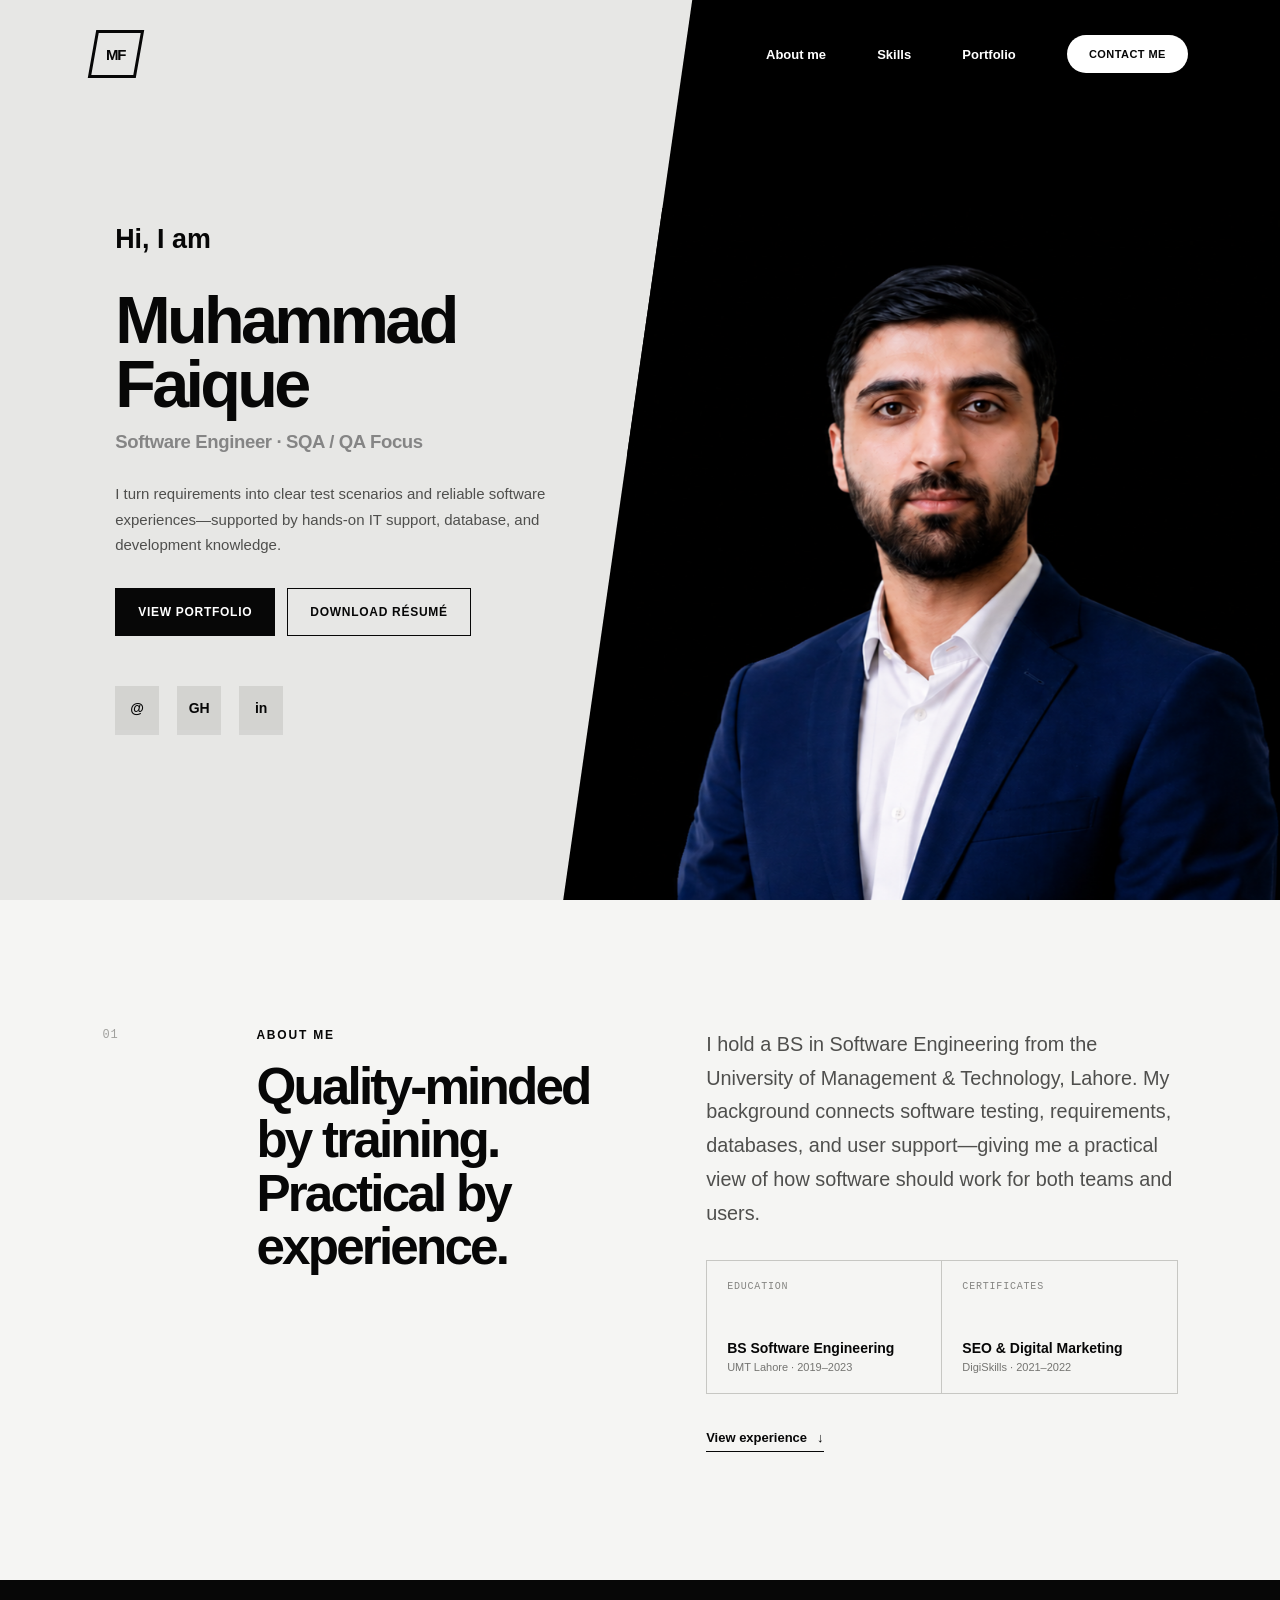
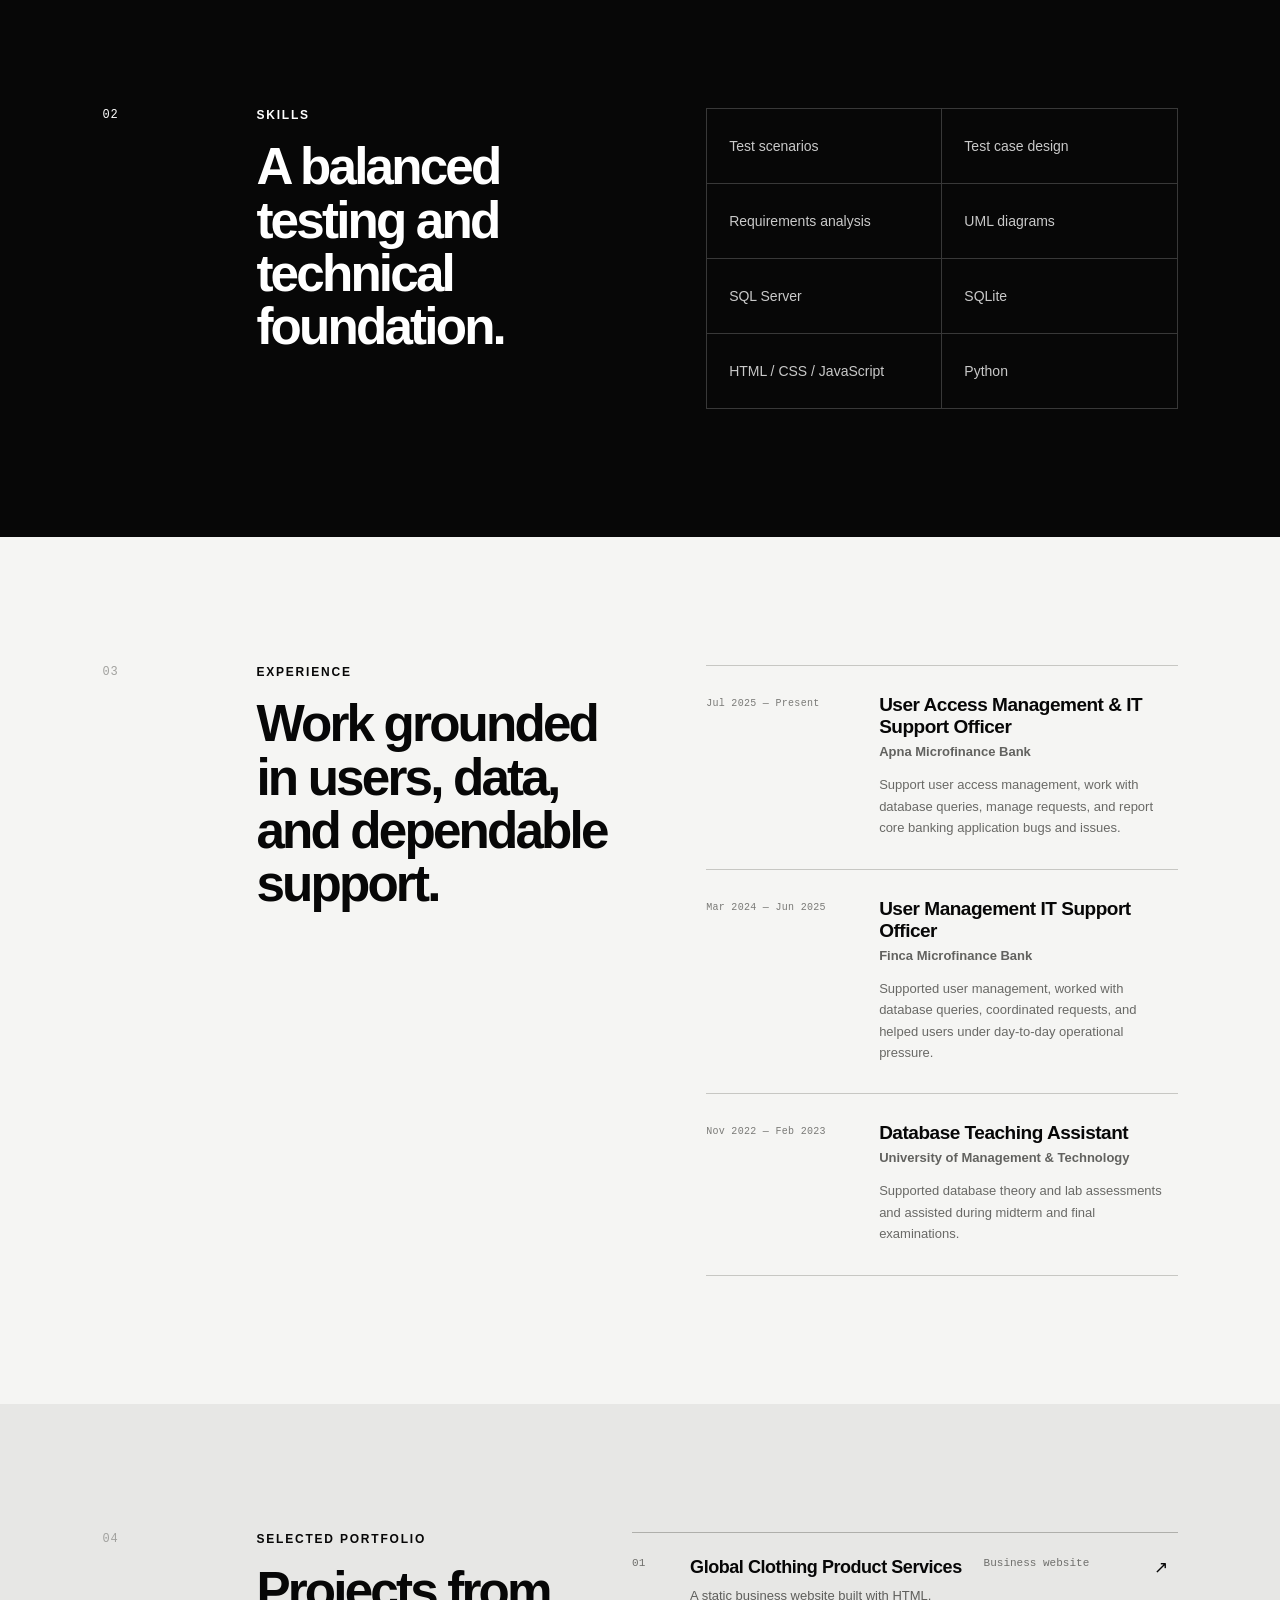
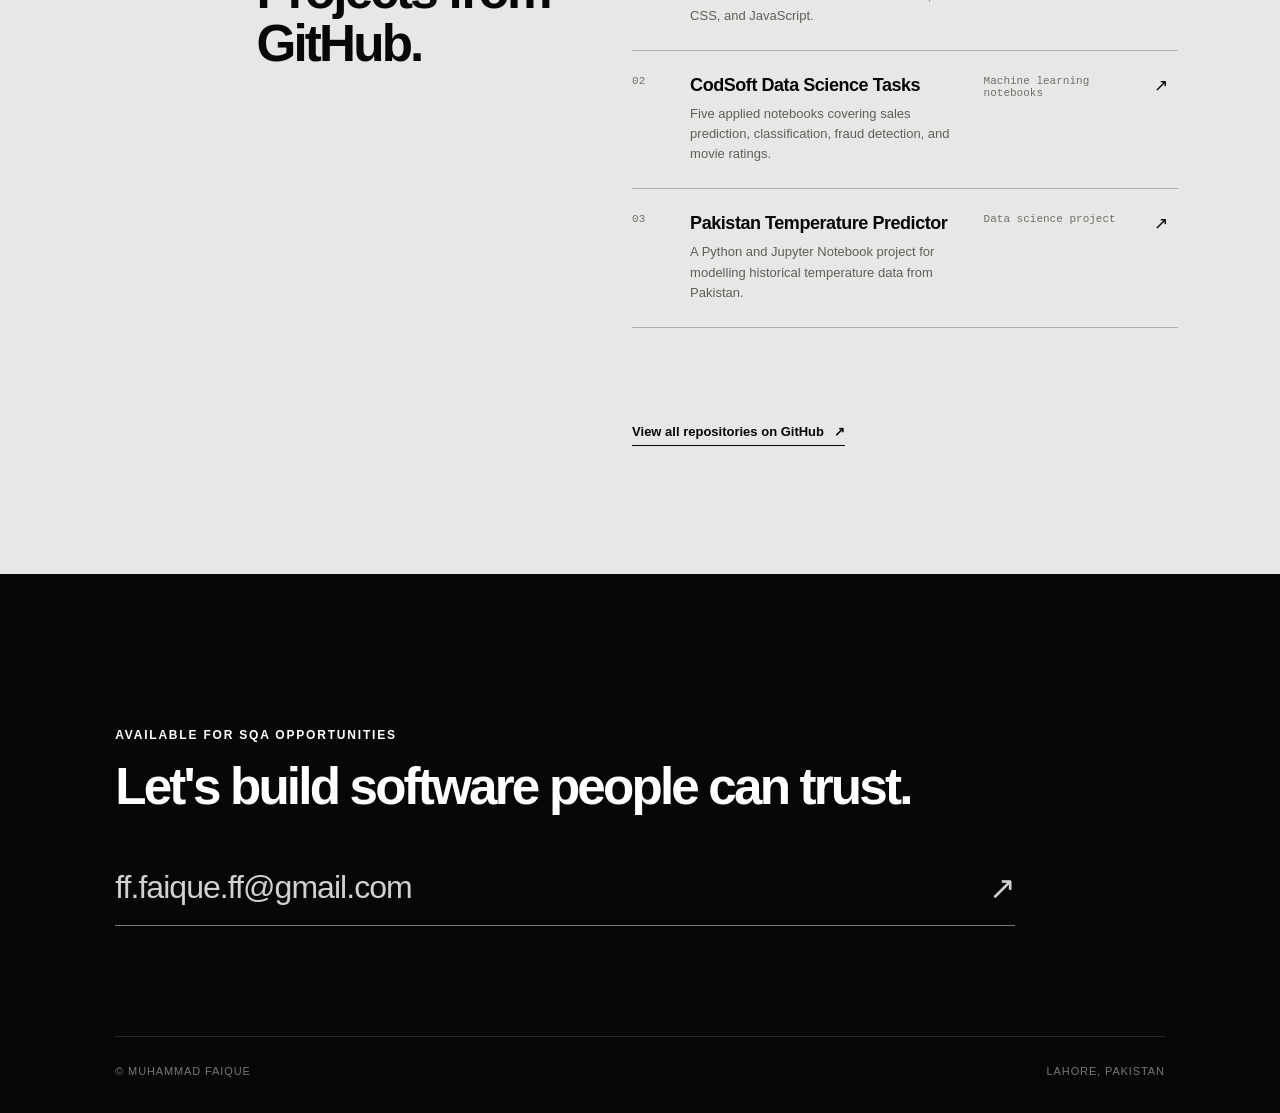
==== commit cbe95ece: "index.html" ====
--- a/index.html
+++ b/index.html
@@ -63,7 +63,7 @@
 
         <div class="hero-visual">
           <img
-            src="assets/muhammad-faique-hero.png"
+            src="assets/Faique-HeroOne.png"
             alt="Muhammad Faique wearing a light-blue professional shirt"
             width="1086"
             height="1448"
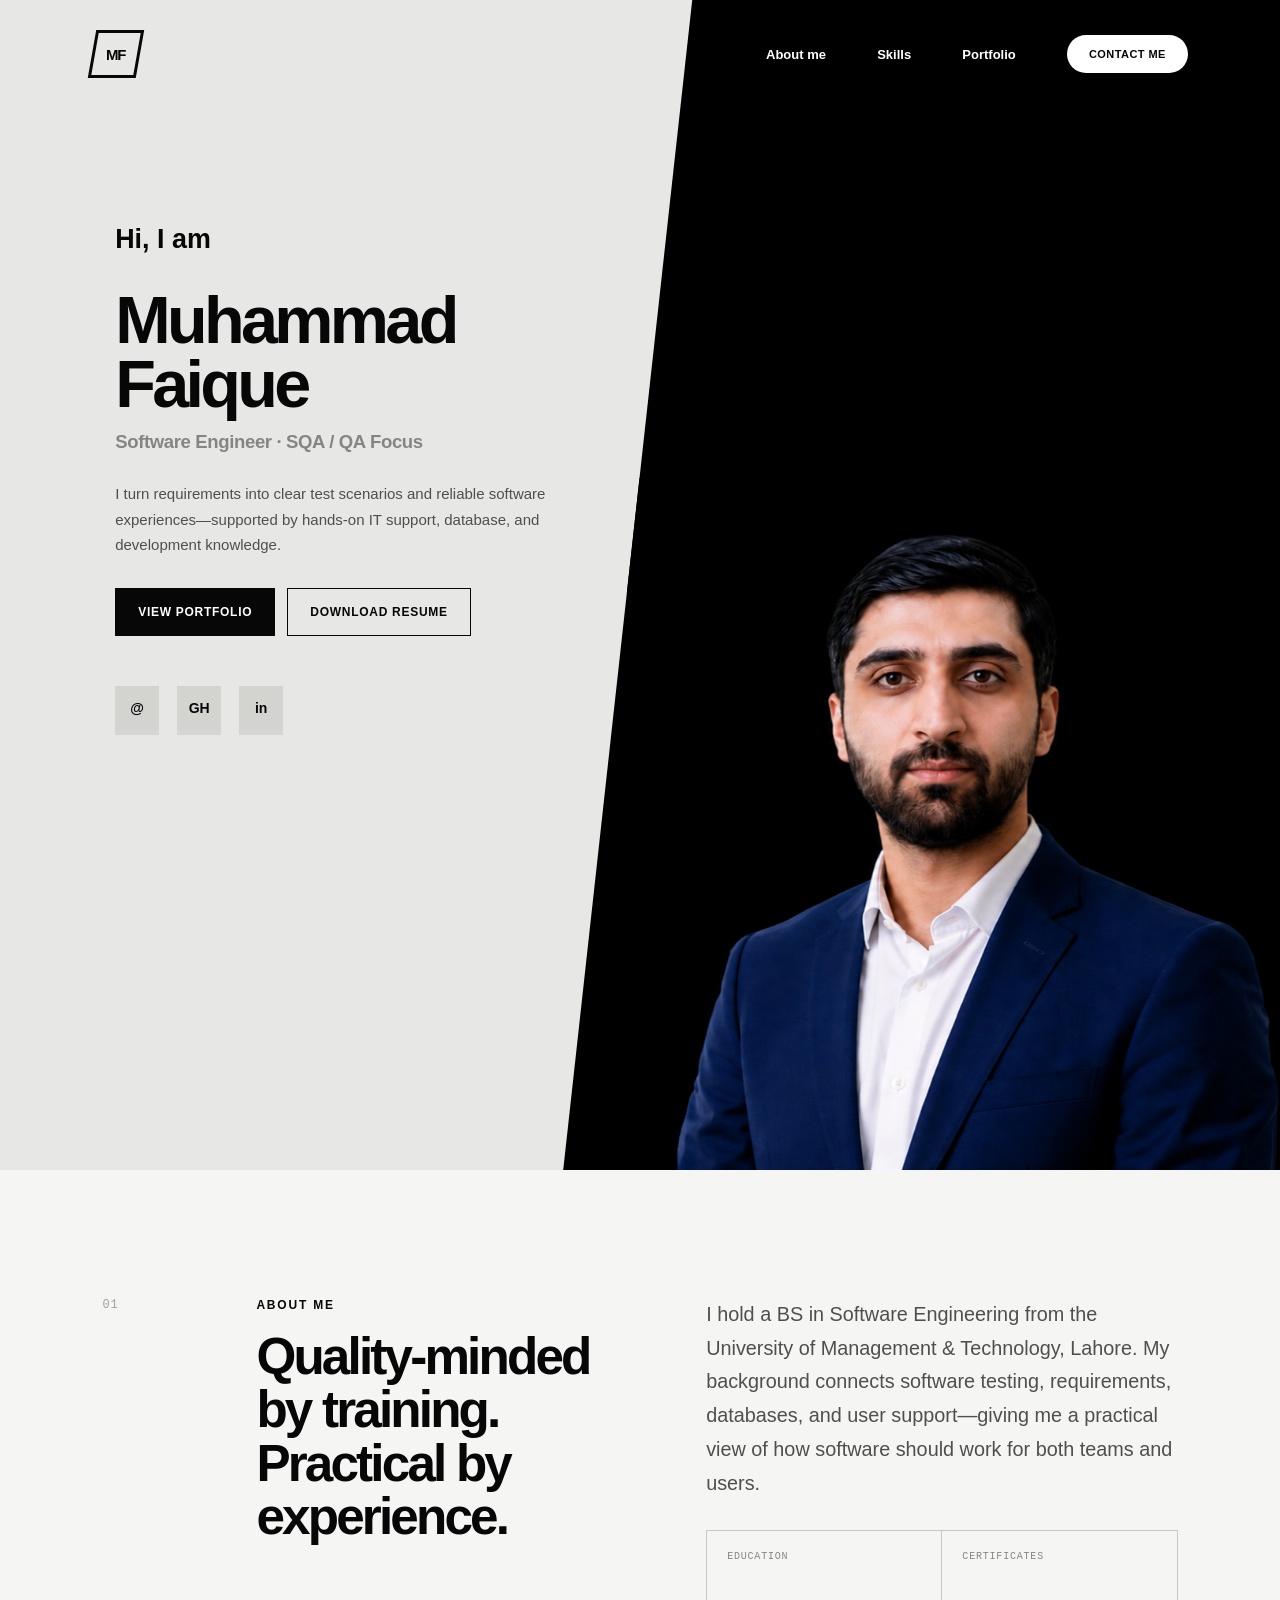
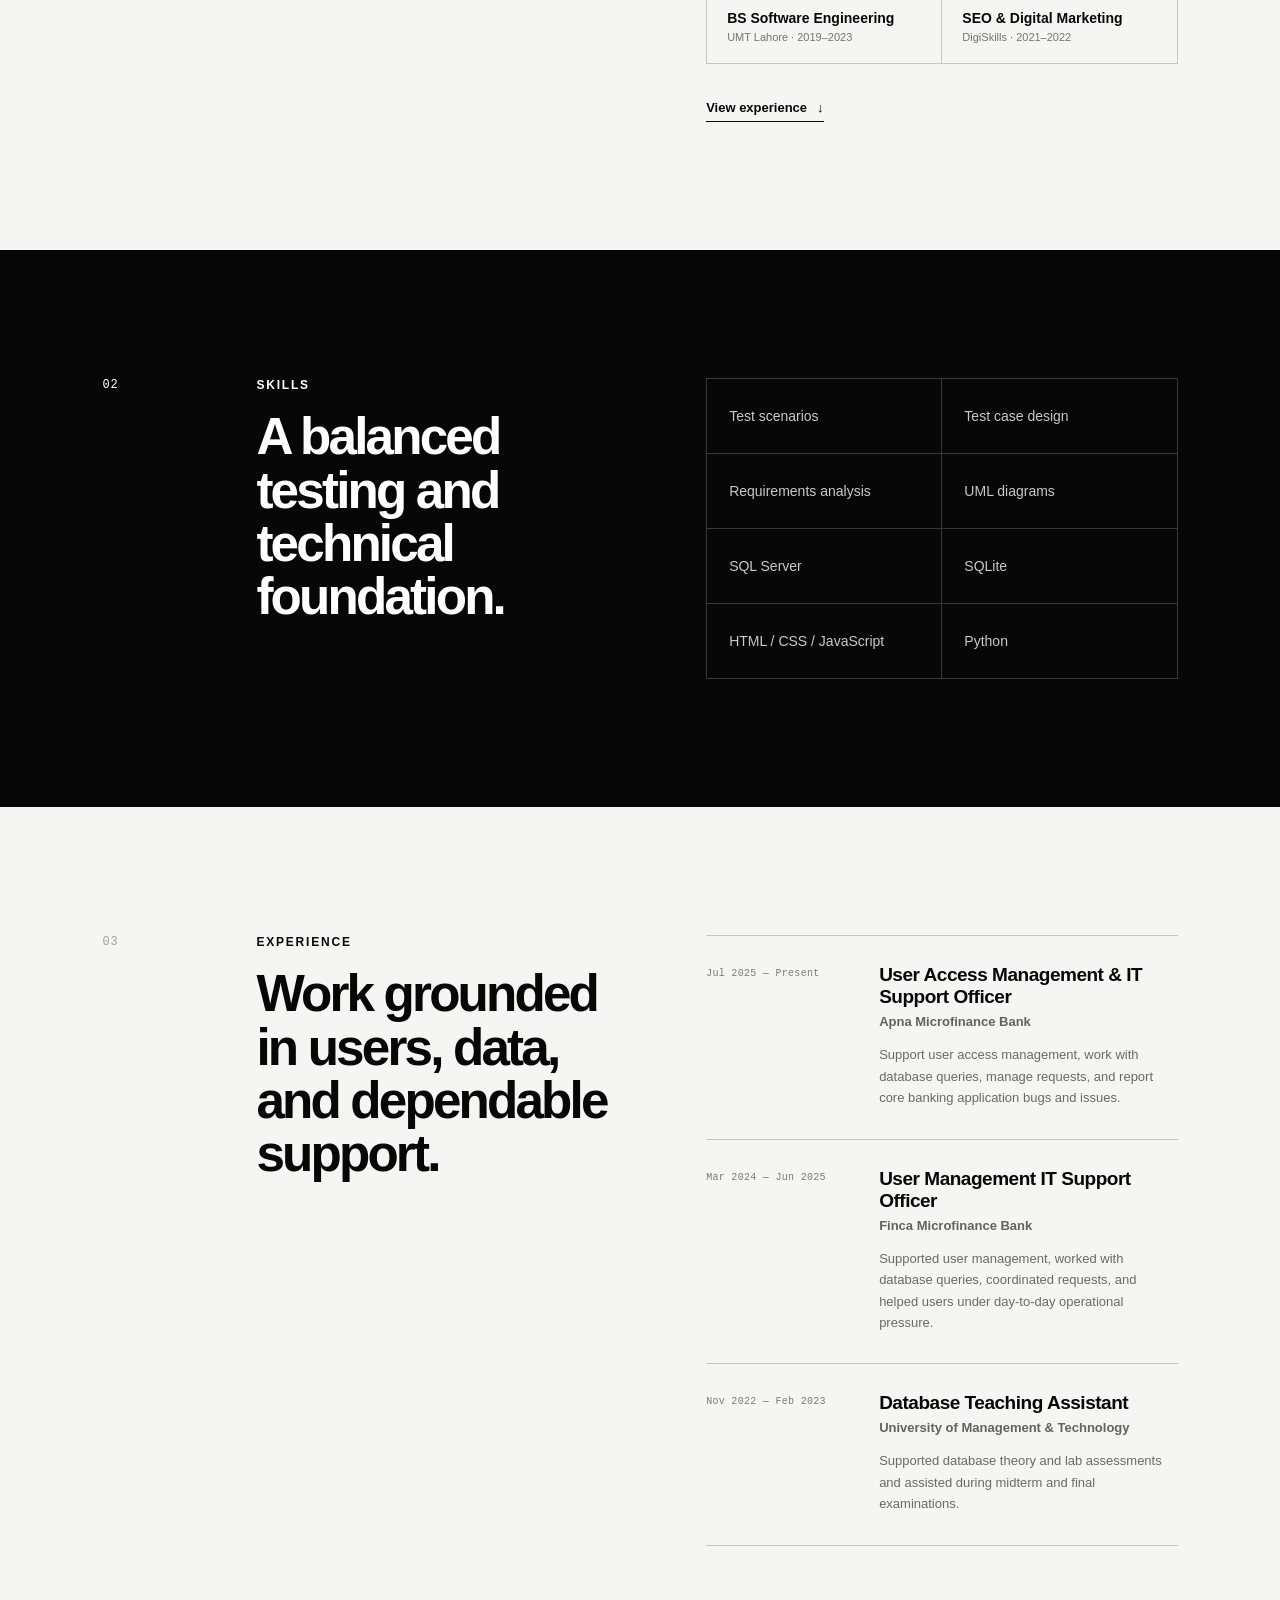
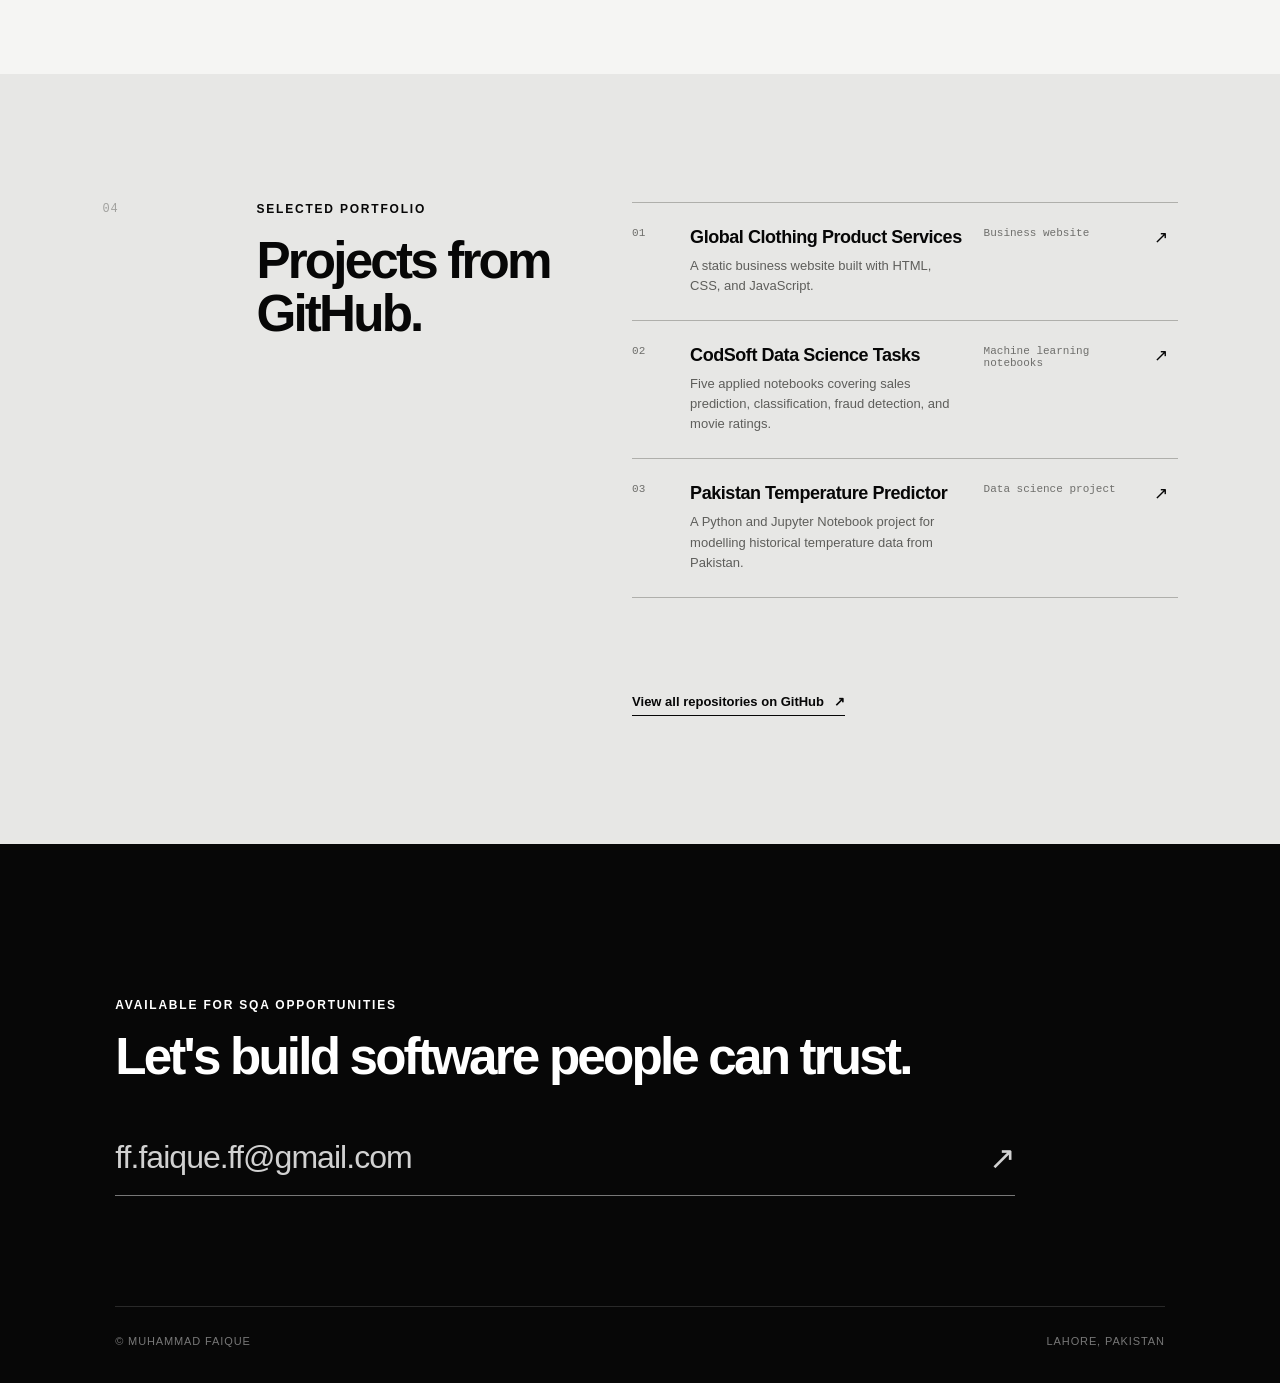
==== commit 34a06641: "index.html" ====
--- a/index.html
+++ b/index.html
@@ -42,7 +42,7 @@
               class="button button-light"
               href="assets/Muhammad-Faique-Resume.pdf"
               download
-            >Download r&eacute;sum&eacute;</a>
+              >Download Resume</a>
           </div>
           <div class="social-links" aria-label="Professional links">
             <a href="mailto:ff.faique.ff@gmail.com" aria-label="Email Muhammad Faique">@</a>
--- a/style.css
+++ b/style.css
@@ -20,8 +20,7 @@
   margin: 0;
   background: var(--soft);
   color: var(--ink);
-  font-family: Arial, Helvetica, sans-serif;
-  -webkit-font-smoothing: antialiased;
+  font-family: "Segoe UI", Arial, sans-serif;
 }
 
 a {
@@ -31,7 +30,7 @@
 
 .hero {
   position: relative;
-  min-height: 100svh;
+  min-height: 130svh;
   overflow: hidden;
   background: var(--paper);
 }
